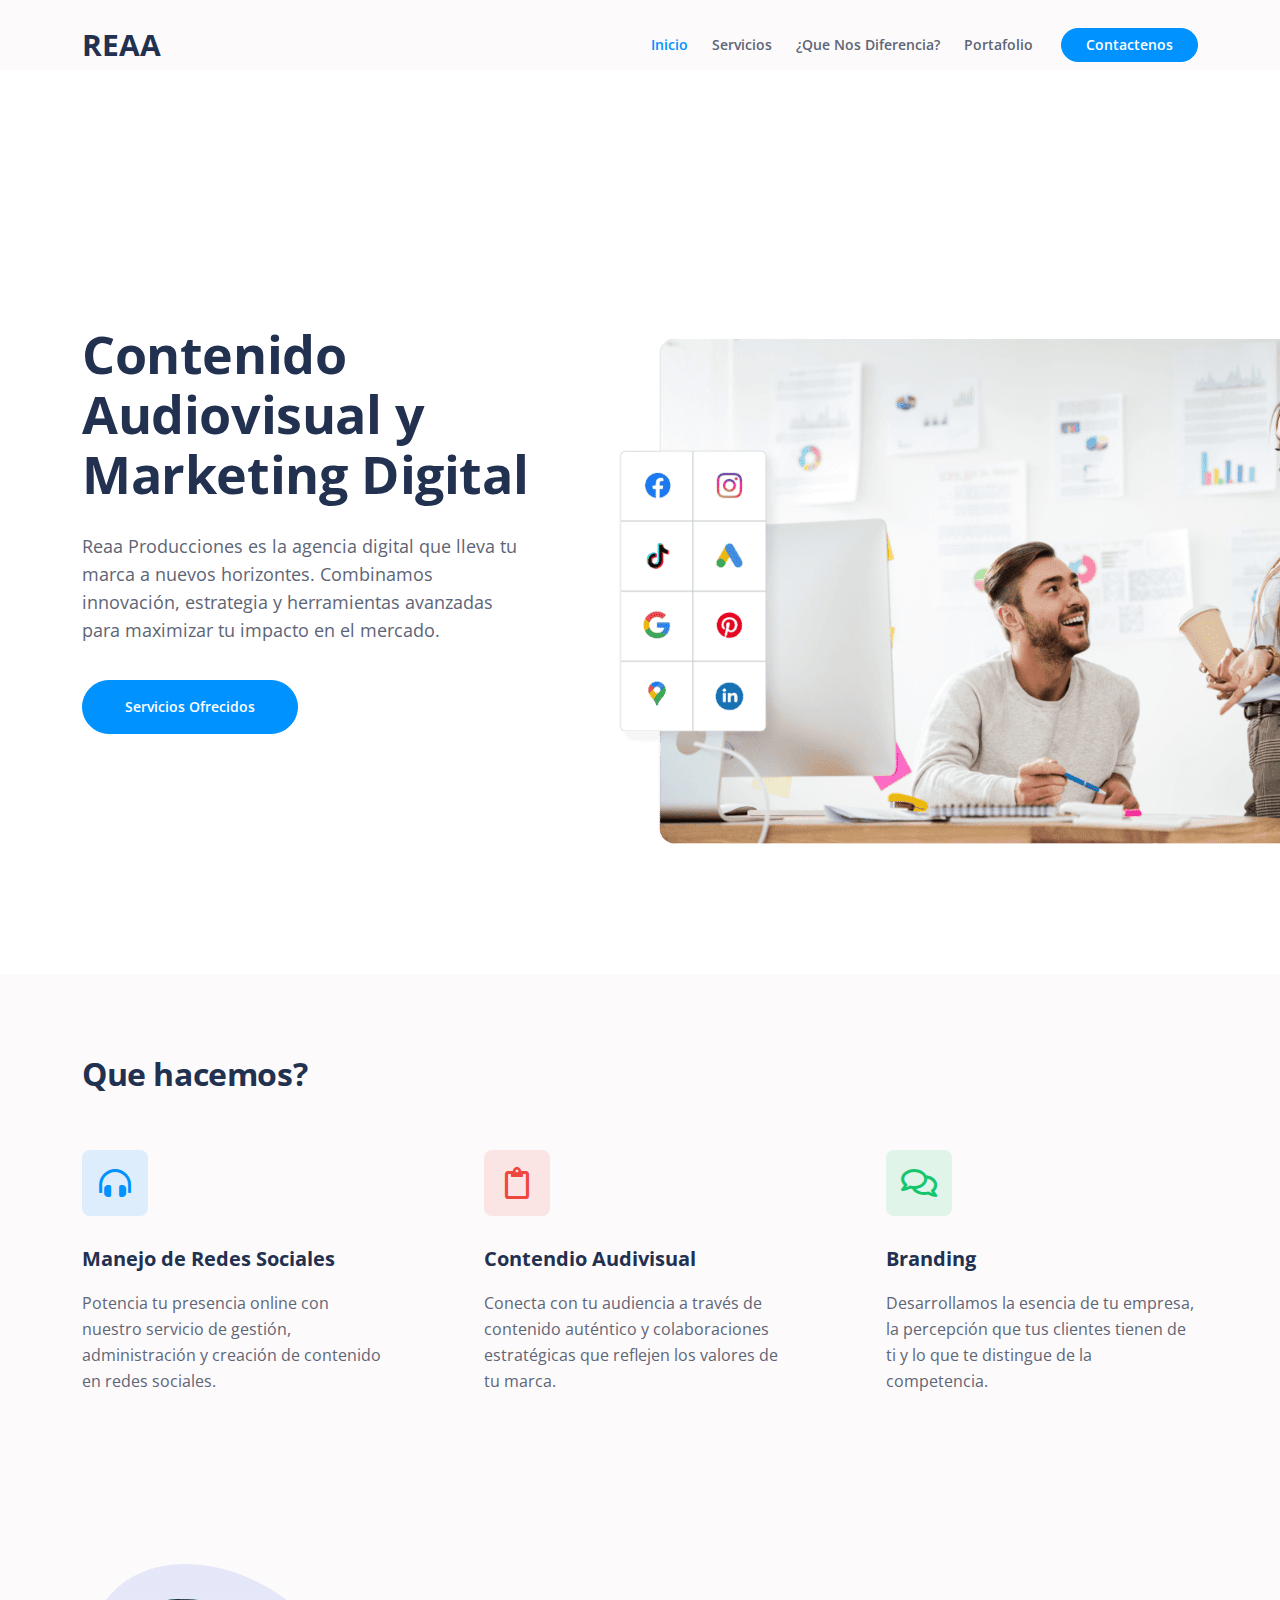
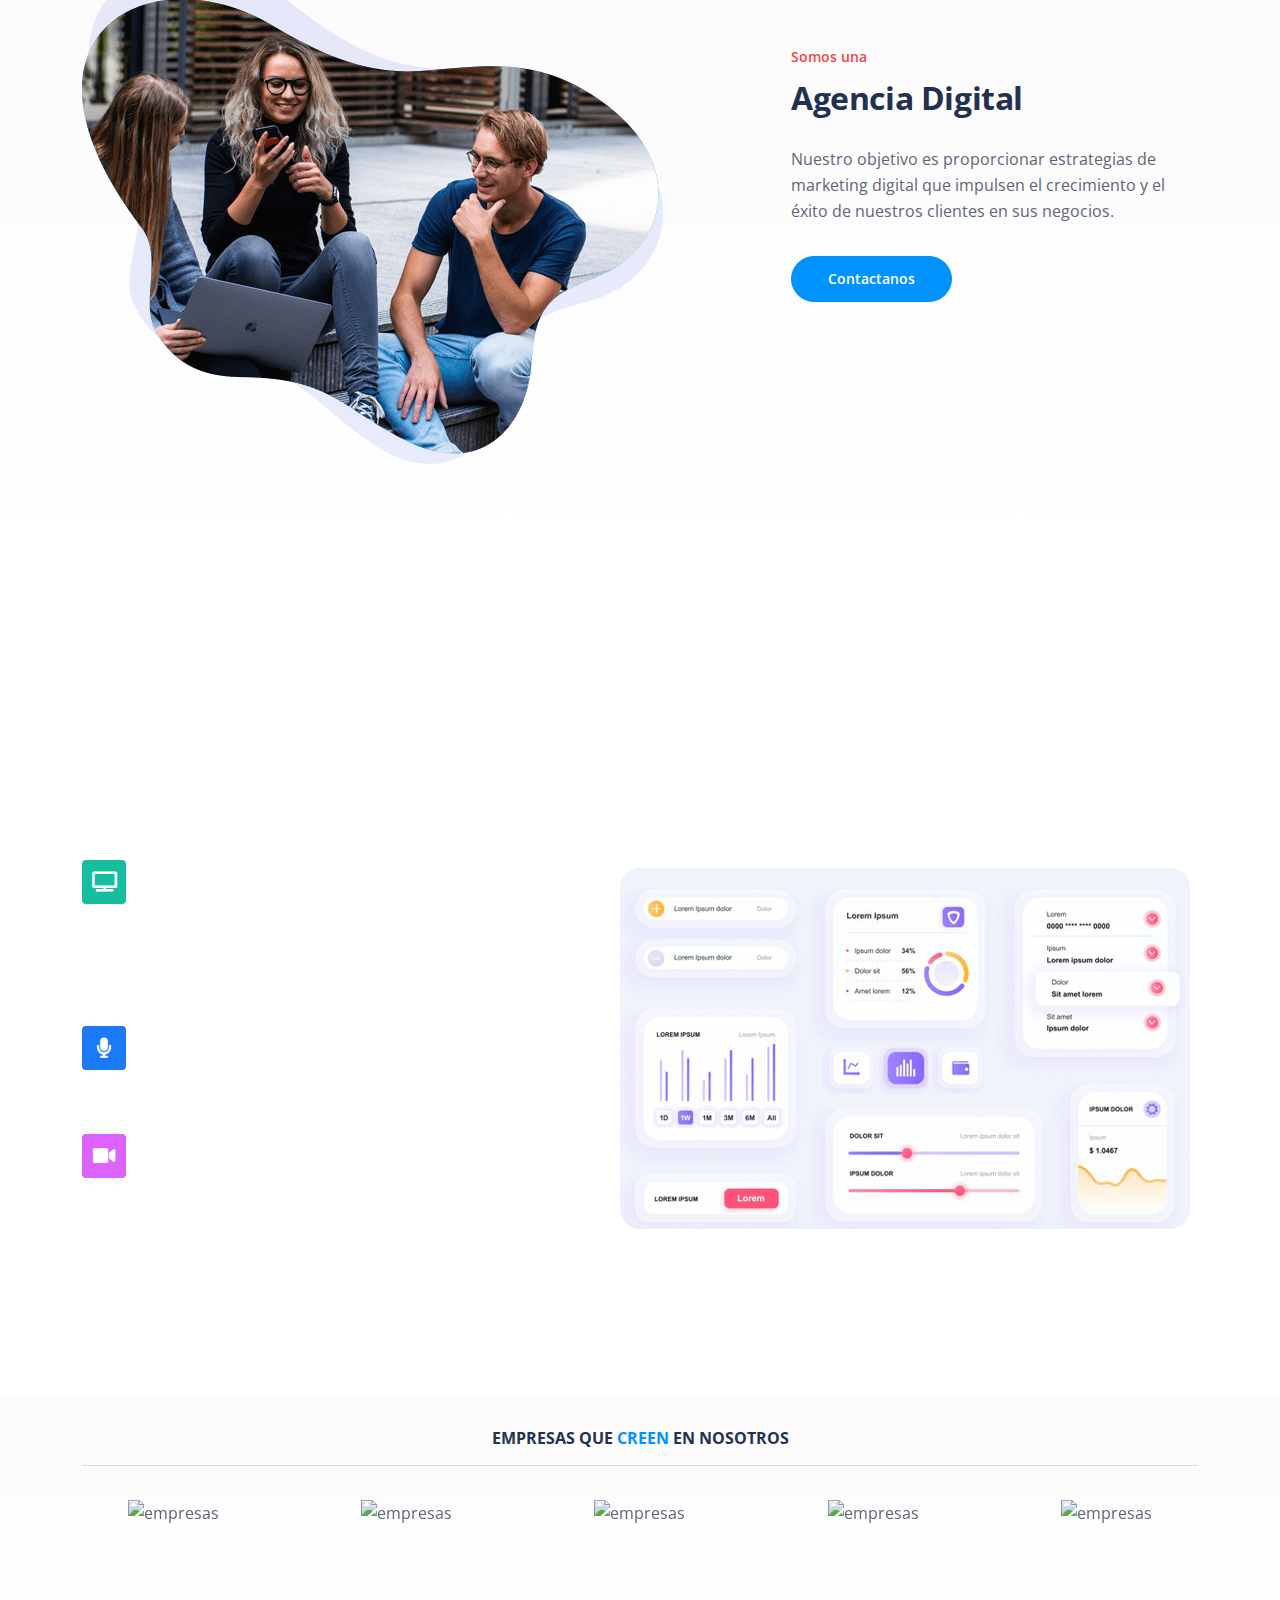
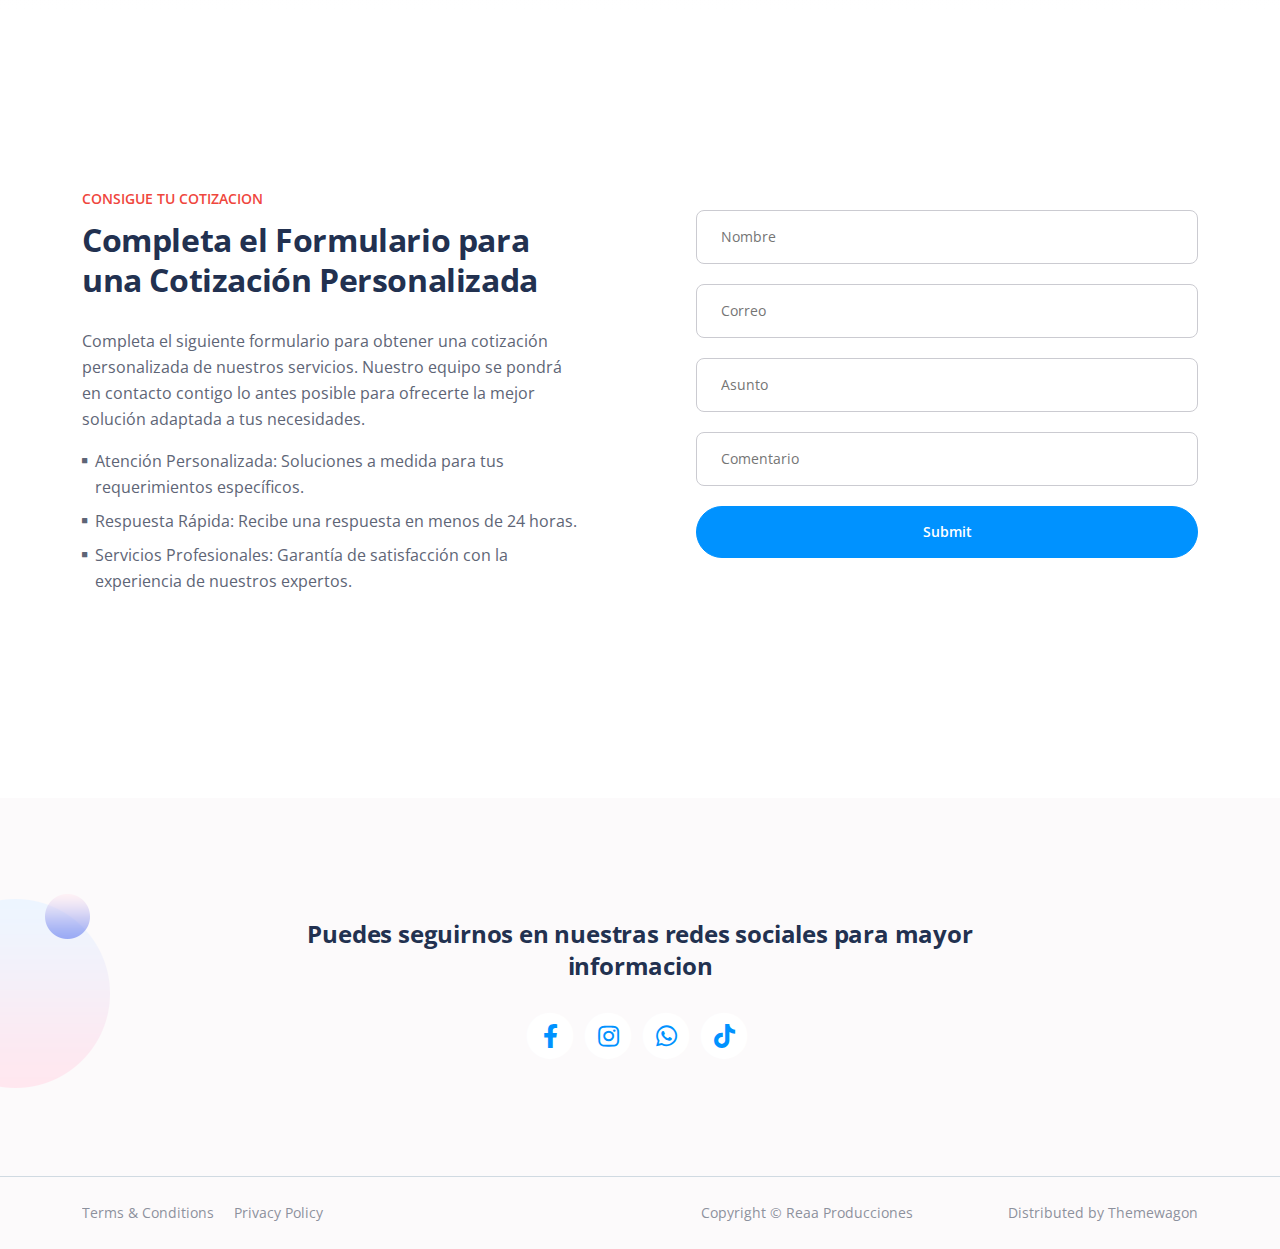
==== index.html @ 1700d458 "Initial commit" ====
<!DOCTYPE html>
<html lang="en">
<head>
    <meta charset="utf-8">
    <meta name="viewport" content="width=device-width, initial-scale=1, shrink-to-fit=no">
    
    <!-- SEO Meta Tags -->
    <meta name="description" content="Your description">
    <meta name="author" content="Your name">

    <!-- OG Meta Tags to improve the way the post looks when you share the page on Facebook, Twitter, LinkedIn -->
	<meta property="og:site_name" content="" /> <!-- website name -->
	<meta property="og:site" content="" /> <!-- website link -->
	<meta property="og:title" content=""/> <!-- title shown in the actual shared post -->
	<meta property="og:description" content="" /> <!-- description shown in the actual shared post -->
	<meta property="og:image" content="" /> <!-- image link, make sure it's jpg -->
	<meta property="og:url" content="" /> <!-- where do you want your post to link to -->
	<meta name="twitter:card" content="summary_large_image"> <!-- to have large image post format in Twitter -->

    <!-- Webpage Title -->
    <title>Agencia Marketing Digital y Contenido Audiovisual</title>
    
    <!-- Styles -->
    <link href="https://fonts.googleapis.com/css2?family=Open+Sans:ital,wght@0,400;0,600;0,700;1,400&display=swap" rel="stylesheet">
    <link href="css/bootstrap.min.css" rel="stylesheet">
    <link href="css/fontawesome-all.min.css" rel="stylesheet">
    <link href="css/swiper.css" rel="stylesheet">
	<link href="css/styles.css" rel="stylesheet">
	
	
</head>

<body data-bs-spy="scroll" data-bs-target="#navbarExample">
    
    <!-- Navigation -->
    <nav id="navbarExample" class="navbar navbar-expand-lg fixed-top navbar-light" aria-label="Main navigation">
        <div class="container">

            <!-- Image Logo -->
            <!--<a class="navbar-brand logo-image" href="index.html"><img src="#" alt="alternative"></a> --> 

            <!-- Text Logo - Use this if you don't have a graphic logo -->
            <a class="navbar-brand logo-text" href="index.html">REAA</a> 

            <button class="navbar-toggler p-0 border-0" type="button" id="navbarSideCollapse" aria-label="Toggle navigation">
                <span class="navbar-toggler-icon"></span>
            </button>

            <div class="navbar-collapse offcanvas-collapse" id="navbarsExampleDefault">
                <ul class="navbar-nav ms-auto navbar-nav-scroll">
                    <li class="nav-item">
                        <a class="nav-link active" aria-current="page" href="#header">Inicio</a>
                    </li>
                    <li class="nav-item">
                        <a class="nav-link" href="#services">Servicios</a>
                    </li>
                    <li class="nav-item">
                        <a class="nav-link" href="#features">¿Que Nos Diferencia?</a>
                    </li>
                    
                    <li class="nav-item">
                        <a class="nav-link" href="./portfolio.html">Portafolio</a>
                    </li>
                <!--    
                    <li class="nav-item dropdown">
                        <a class="nav-link dropdown-toggle" href="#" id="dropdown01" data-bs-toggle="dropdown" aria-expanded="false">Drop</a>
                        <ul class="dropdown-menu" aria-labelledby="dropdown01">
                            <li><a class="dropdown-item" href="l">Portafolio</a></li>
                            <li><div class="dropdown-divider"></div></li>
                            <li><a class="dropdown-item" href="terms.html">Terms Conditions</a></li>
                            <li><div class="dropdown-divider"></div></li>
                            <li><a class="dropdown-item" href="privacy.html">Privacy Policy</a></li>
                        </ul>
                       -->
                    </li>
                  
                </ul>
                <span class="nav-item">
                    <a class="btn-solid-sm" href="#contact">Contactenos</a>
                </span>
            </div> <!-- end of navbar-collapse -->
        </div> <!-- end of container -->
    </nav> <!-- end of navbar -->
    <!-- end of navigation -->

      
    <!-- Header -->
    <header id="header" class="header">
        <div class="container">
            <div class="row">
                <div class="col-lg-6 col-xl-5">
                    <div class="text-container">
                        <h1 class="h1-large">Contenido Audiovisual y Marketing  Digital</h1>
                        <p class="p-large">Reaa Producciones es la agencia digital que lleva tu marca a nuevos horizontes. Combinamos innovación, estrategia y herramientas avanzadas para maximizar tu impacto en el mercado.</p>
                        <a class="btn-solid-lg" href="#services">Servicios Ofrecidos</a>
                    </div> <!-- end of text-container -->
                </div> <!-- end of col -->
                <div class="col-lg-6 col-xl-7">
                    <div class="image-container">
                        <img class="img-fluid" src="./Assets/images/PlaceHolder-Web page/heros-01-800x505-1.png" alt="alternative" >
                    </div> <!-- end of image-container -->
                </div> <!-- end of col -->
            </div> <!-- end of row -->
        </div> <!-- end of container -->
    </header> <!-- end of header -->
    <!-- end of header -->


    <!-- Services -->
    <div id="services" class="cards-1 bg-gray">
        <div class="container">
            <div class="row">
                <div class="col-lg-12">
                    <h2>Que hacemos?</h2>
                </div> <!-- end of col -->
            </div> <!-- end of row -->
            <div class="row">
                <div class="col-lg-12">
                    
                    <!-- Card -->
                    <div class="card">
                        <div class="card-icon">
                            <span class="fas fa-headphones-alt"></span>
                        </div>
                        <div class="card-body">
                            <h5 class="card-title">Manejo de Redes Sociales</h5>
                            <p>Potencia tu presencia online con nuestro servicio de gestión, administración y creación de contenido en redes sociales.</p>
                        </div>
                    </div>
                    <!-- end of card -->

                    <!-- Card -->
                    <div class="card">
                        <div class="card-icon red">
                            <span class="far fa-clipboard"></span>
                        </div>
                        <div class="card-body">
                            <h5 class="card-title">Contendio Audivisual</h5>
                            <p>Conecta con tu audiencia a través de contenido auténtico y colaboraciones estratégicas que reflejen los valores de tu marca.</p>
                        </div>
                    </div>
                    <!-- end of card -->

                    <!-- Card -->
                    <div class="card">
                        <div class="card-icon green">
                            <span class="far fa-comments"></span>
                        </div>
                        <div class="card-body">
                            <h5 class="card-title">Branding</h5>
                            <p>Desarrollamos la esencia de tu empresa, la percepción que tus clientes tienen de ti y lo que te distingue de la competencia.</p>
                        </div>
                    </div>
                    <!-- end of card -->

                </div> <!-- end of col -->
            </div> <!-- end of row -->
        </div> <!-- end of container -->
    </div> <!-- end of cards-1 -->
    <!-- end of services -->


    <!-- Details 1 -->
    <div id="details" class="basic-1">
        <div class="container">
            <div class="row">
                <div class="col-lg-6 col-xl-7">
                    <div class="image-container">
                        <img class="img-fluid" src="./Assets/images/details-1.png" alt="alternative">
                    </div> <!-- end of image-container -->
                </div> <!-- end of col -->
                <div class="col-lg-6 col-xl-5">
                    <div class="text-container">
                        <div class="section-title">Somos una</div>
                        <h2>Agencia Digital</h2>
                        <p>Nuestro objetivo es proporcionar estrategias de marketing digital que impulsen el crecimiento y el éxito de nuestros clientes en sus negocios.</p>
                        <a class="btn-solid-reg" href="#contact">Contactanos</a>
                    </div> <!-- end of text-container -->
                </div> <!-- end of col -->
            </div> <!-- end of row -->
        </div> <!-- end of container -->
    </div> <!-- end of basic-1 -->
    <!-- end of details 1 -->


    <!-- Features -->
    <div id="features" class="accordion-1">
        <div class="container">
            <div class="row">
                <div class="col-xl-12">
                    <h2 class="h2-heading">Que nos hace diferentes?</h2>
                    <p class="p-heading">Lo que nos hace diferentes es nuestra combinación única de creatividad, tecnología avanzada y un enfoque personalizado que garantiza resultados excepcionales para cada cliente.</p>
                </div> <!-- end of col -->
            </div> <!-- end of row -->   
            <div class="row">
                <div class="col-xl-5">
                    <div class="accordion" id="accordionExample">
                        
                        <!-- Accordion Item -->
                        <div class="accordion-item">
                            <div class="accordion-icon">
                                <span class="fas fa-tv"></span>
                            </div> <!-- end of accordion-icon -->
                            <div class="accordion-header" id="headingOne">
                                <button class="accordion-button" type="button" data-bs-toggle="collapse" data-bs-target="#collapseOne" aria-expanded="true" aria-controls="collapseOne">
                                    Equipo de Expertos Multidisciplinarios
                                </button>
                            </div> <!-- end of accordion-header -->
                            <div id="collapseOne" class="accordion-collapse collapse show" aria-labelledby="headingOne" data-bs-parent="#accordionExample">
                                <div class="accordion-body">Nuestro equipo está compuesto por profesionales de diversas disciplinas que colaboran para ofrecer soluciones integrales y efectivas</div>
                            </div> <!-- end of accordion-collapse -->
                        </div> <!-- end of accordion-item -->
                        <!-- end of accordion-item -->

                        <!-- Accordion Item -->
                        <div class="accordion-item">
                            <div class="accordion-icon blue">
                                <span class="fas fa-microphone"></span>
                            </div> <!-- end of accordion-icon -->
                            <div class="accordion-header" id="headingTwo">
                                <button class="accordion-button" type="button" data-bs-toggle="collapse" data-bs-target="#collapseTwo" aria-expanded="false" aria-controls="collapseTwo">
                                    Estrategias Personalizadas Basadas en Datos
                                </button>
                            </div> <!-- end of accordion-header -->
                            <div id="collapseTwo" class="accordion-collapse collapse" aria-labelledby="headingTwo" data-bs-parent="#accordionExample">
                                <div class="accordion-body">Utilizamos datos y análisis detallados para diseñar estrategias únicas que se adaptan a las necesidades específicas de cada cliente.</div>
                            </div> <!-- end of accordion-collapse -->
                        </div> <!-- end of accordion-item -->
                        <!-- end of accordion-item -->

                        <!-- Accordion Item -->
                        <div class="accordion-item">
                            <div class="accordion-icon purple">
                                <span class="fas fa-video"></span>
                            </div> <!-- end of accordion-icon -->
                            <div class="accordion-header" id="headingThree">
                                <button class="accordion-button" type="button" data-bs-toggle="collapse" data-bs-target="#collapseThree" aria-expanded="false" aria-controls="collapseThree">
                                    Resultados Orientados a Objetivos de Negocio
                                </button>
                            </div> <!-- end of accordion-header -->
                            <div id="collapseThree" class="accordion-collapse collapse" aria-labelledby="headingThree" data-bs-parent="#accordionExample">
                                <div class="accordion-body">Nos enfocamos en alcanzar y superar los objetivos de tu negocio, asegurando resultados tangibles y medibles.</div>
                            </div> <!-- end of accordion-collapse -->
                        </div> <!-- end of accordion-item -->
                        <!-- end of accordion-item -->
                        
                      

                    </div> <!-- end of accordion -->
                </div> <!-- end of col -->
                <div class="col-xl-7">
                    <div class="image-container">
                        <img class="img-fluid" src="./Assets/images/features-dashboard.png" alt=alternative>
                    </div> <!-- end of image-container -->
                </div> <!-- end of col -->
            </div> <!-- end of row -->
        </div> <!-- end of container -->
    </div> <!-- end of accordion-1 -->
    <!-- end of features -->



    <!-- Customers -->
    <div class="slider-1">
        <div class="container">
            <div class="row">
                <div class="col-lg-12">
                    <h6 >EMPRESAS QUE <span class="blue">CREEN</span> EN NOSOTROS</h6>
                    <hr class="section-divider">

                    <!-- Image Slider -->
                    <div class="slider-container">
                        <div class="swiper-container image-slider">
                            <div class="swiper-wrapper">
                                <div class="swiper-slide">
                                    <img class="img-fluid" src="#" alt="empresas">
                                </div>
                                <div class="swiper-slide">
                                    <img class="img-fluid" src="#" alt="empresas">
                                </div>
                                <div class="swiper-slide">
                                    <img class="img-fluid" src="#" alt="empresas">
                                </div>
                                <div class="swiper-slide">
                                    <img class="img-fluid" src="#" alt="empresas">
                                </div>
                                <div class="swiper-slide">
                                    <img class="img-fluid" src="#" alt="empresas">
                                </div>
                                <div class="swiper-slide">
                                    <img class="img-fluid" src="#" alt="empresas">
                                </div>
                            </div> <!-- end of swiper-wrapper -->
                        </div> <!-- end of swiper container -->
                    </div> <!-- end of slider-container -->
                    <!-- end of image slider -->

                </div> <!-- end of col -->
            </div> <!-- end of row -->
        </div> <!-- end of container -->
    </div> <!-- end of slider-1 -->
    <!-- end of customers -->


  

    <!-- Contact -->
    <div id="contact" class="form-1">
        <div class="container">
            <div class="row">
                <div class="col-lg-6 ">
                    <div class="text-container">
                        <div class="section-title">CONSIGUE TU COTIZACION </div>
                        <h2>Completa el Formulario para una Cotización Personalizada</h2>
                        <p>Completa el siguiente formulario para obtener una cotización personalizada de nuestros servicios. Nuestro equipo se pondrá en contacto contigo lo antes posible para ofrecerte la mejor solución adaptada a tus necesidades.</p>
                        <ul class="list-unstyled li-space-lg">
                            <li class="d-flex">
                                <i class="fas fa-square"></i>
                                <div class="flex-grow-1">Atención Personalizada: Soluciones a medida para tus requerimientos específicos.</div>
                            </li>
                            <li class="d-flex">
                                <i class="fas fa-square"></i>
                                <div class="flex-grow-1">Respuesta Rápida: Recibe una respuesta en menos de 24 horas.</div>
                            </li>
                            <li class="d-flex">
                                <i class="fas fa-square"></i>
                                <div class="flex-grow-1">Servicios Profesionales: Garantía de satisfacción con la experiencia de nuestros expertos.</div>
                            </li>
                        </ul>
                    </div> <!-- end of text-container -->
                </div> <!-- end of col -->
                <div class="col-lg-6 py-5">

                    <!-- Contact Form -->
                    <form action="https://formsubmit.co/fm792086@gmail.com" method="POST" >
                        <div class="form-group">
                            <input type="text" class="form-control-input" placeholder="Nombre" name="name" required>
                        </div>
                        <div class="form-group">
                            <input type="email" class="form-control-input" placeholder="Correo" name="email"  required>
                        </div>
                        <div class="form-group">
                            <input type="text" class="form-control-input" placeholder="Asunto" name="subject"  required>
                        </div>
                        <div class="form-group">
                            <input type="text" class="form-control-input" placeholder="Comentario" name="comments"  required>
                        </div>
                        <div class="form-group">
                            <button type="submit" class="form-control-submit-button">Submit</button>
                        </div>
                    </form>
                    <!-- end of contact form -->

                </div> <!-- end of col -->
            </div> <!-- end of row -->
        </div> <!-- end of container -->
    </div> <!-- end of form-1 -->
    <!-- end of contact -->


    <!-- Footer -->
    <div class="footer bg-gray">
        <img class="decoration-circles" src="./Assets/images/decoration-circles.png" alt="alternative">
        <div class="container">
            <div class="row">
                <div class="col-lg-12">
                    <h4>Puedes seguirnos en nuestras redes sociales para mayor informacion</h4>
                    <div class="social-container">
                        <span class="fa-stack">
                            <a href="https://www.facebook.com/REAAProducciones/">
                                <i class="fas fa-circle fa-stack-2x"></i>
                                <i class="fab fa-facebook-f fa-stack-1x"></i>
                            </a>
                        </span>
                        
                        <span class="fa-stack">
                            <a href="https://www.instagram.com/reaaproducciones/">
                                <i class="fas fa-circle fa-stack-2x"></i>
                                <i class="fab fa-instagram fa-stack-1x"></i>
                            </a>
                        </span>
                       
                        <span class="fa-stack">
                            <a href="#link">
                                <i class="fas fa-circle fa-stack-2x"></i>
                                <i class="fab fa-whatsapp fa-stack-1x"></i>
                            </a>
                        </span>
                        <span class="fa-stack">
                            <a href="https://www.tiktok.com/@reaaproducciones">
                                <i class="fas fa-circle fa-stack-2x"></i>
                                <i class="fab fa-tiktok fa-stack-1x"></i>
                            </a>
                        </span>
                    </div> <!-- end of social-container -->
                </div> <!-- end of col -->
            </div> <!-- end of row -->
        </div> <!-- end of container -->
    </div> <!-- end of footer -->  
    <!-- end of footer -->


    <!-- Copyright -->
    <div class="copyright bg-gray">
        <div class="container">
            <div class="row">
                <div class="col-lg-6 col-md-12 col-sm-12">
                    <ul class="list-unstyled li-space-lg p-small">
                        
                        <li><a href="terms.html">Terms & Conditions</a></li>
                        <li><a href="privacy.html">Privacy Policy</a></li>
                    </ul>
                </div> <!-- end of col -->
                <div class="col-lg-3 col-md-12 col-sm-12">
                    <p class="p-small statement">Copyright © <a href="#">Reaa Producciones</a></p>
                </div> <!-- end of col -->

                <div class="col-lg-3 col-md-12 col-sm-12">
                    <p class="p-small statement">Distributed by <a href="https://themewagon.com/" target="_blank">Themewagon</a></p>
                </div> <!-- end of col -->
            </div> <!-- enf of row -->
        </div> <!-- end of container -->
    </div> <!-- end of copyright --> 
    <!-- end of copyright -->
    

    <!-- Back To Top Button -->
    <button onclick="topFunction()" id="myBtn">
        <img src="./Assets/images/up-arrow.png" alt="alternative">
    </button>
    <!-- end of back to top button -->
    	
    <!-- Scripts -->
    <script src="js/bootstrap.min.js"></script> <!-- Bootstrap framework -->
    <script src="js/swiper.min.js"></script> <!-- Swiper for image and text sliders -->
    <script src="js/scripts.js"></script> <!-- Custom scripts -->
</body>
</html>
---- css/styles.css ----
/* Description: Master CSS file */

/*****************************************
Table Of Contents:
- General Styles
- Navigation
- Header
- Services
- Details 1
- Details 2
- Features
- Testimonials
- Customers
- Invitation
- Contact
- Footer
- Copyright
- Back To Top Button
- Extra Pages
- Media Queries
******************************************/

/*****************************************
Colors:
- Backgrounds - light gray #fcfafb
- Buttons, icons - blue #0092ff
- Buttons, icons - red #ef473d
- Headings text - black #223150
- Body text - dark gray #5e6576
******************************************/


/**************************/
/*     General Styles     */
/**************************/
body,
html {
    width: 100%;
	height: 100%;
}

body, p {
	color: #5e6576; 
	font: 400 1rem/1.625rem "Open Sans", sans-serif;
}

h1 {
	color: #223150;
	font-weight: 700;
	font-size: 2.5rem;
	line-height: 3.25rem;
	letter-spacing: -0.4px;
}

h2 {
	color: #223150;
	font-weight: 700;
	font-size: 2rem;
	line-height: 2.5rem;
	letter-spacing: -0.4px;
}

h3 {
	color: #223150;
	font-weight: 700;
	font-size: 1.75rem;
	line-height: 2.25rem;
	letter-spacing: -0.2px;
}

h4 {
	color: #223150;
	font-weight: 700;
	font-size: 1.5rem;
	line-height: 2rem;
	letter-spacing: -0.2px;
}

h5 {
	color: #223150;
	font-weight: 700;
	font-size: 1.25rem;
	line-height: 1.625rem;
}

h6 {
	color: #223150;
	font-weight: 700;
	font-size: 1rem;
	line-height: 1.375rem;
}

.p-large {
	font-size: 1.125rem;
	line-height: 1.75rem;
}

.p-small {
	font-size: 0.875rem;
	line-height: 1.5rem;
}

.testimonial-text {
	font-style: italic;
}

.testimonial-author {
	font-weight: 700;
	font-size: 1.25rem;
	line-height: 1.75rem;
}

.li-space-lg li {
	margin-bottom: 0.5rem;
}

a {
	color: #5e6576;
	text-decoration: underline;
}

a:hover {
	color: #5e6576;
	text-decoration: underline;
}

.no-line {
	text-decoration: none;
}

.no-line:hover {
	text-decoration: none;
}

.read-more {
	font-weight: 600;
	font-size: 0.875rem;
	line-height: 1.5rem;
}

.read-more .fas {
	margin-left: 0.625rem;
	font-size: 1rem;
	vertical-align: -8%;
}

.blue {
	color: #0092ff;
}

.bg-gray {
	background-color: #fcfafb;
}

.section-title {
	margin-bottom: 0.5rem;
	color: #ef473d;
	font-weight: 600;
	font-size: 0.875rem;
}

.btn-solid-reg {
	display: inline-block;
	padding: 1.375rem 2.25rem 1.375rem 2.25rem;
	border: 1px solid #0092ff;
	border-radius: 30px;
	background-color: #0092ff;
	color: #ffffff;
	font-weight: 600;
	font-size: 0.875rem;
	line-height: 0;
	text-decoration: none;
	transition: all 0.2s;
}

.btn-solid-reg:hover {
	background-color: transparent;
	color: #0092ff; /* needs to stay here because of the color property of a tag */
	text-decoration: none;
}

.btn-solid-lg {
	display: inline-block;
	padding: 1.625rem 2.625rem 1.625rem 2.625rem;
	border: 1px solid #0092ff;
	border-radius: 30px;
	background-color: #0092ff;
	color: #ffffff;
	font-weight: 600;
	font-size: 0.875rem;
	line-height: 0;
	text-decoration: none;
	transition: all 0.2s;
}

.btn-solid-lg:hover {
	background-color: transparent;
	color: #0092ff; /* needs to stay here because of the color property of a tag */
	text-decoration: none;
}

.btn-solid-sm {
	display: inline-block;
	padding: 1rem 1.5rem 1rem 1.5rem;
	border: 1px solid #0092ff;
	border-radius: 30px;
	background-color: #0092ff;
	color: #ffffff;
	font-weight: 600;
	font-size: 0.875rem;
	line-height: 0;
	text-decoration: none;
	transition: all 0.2s;
}

.btn-solid-sm:hover {
	background-color: transparent;
	color: #0092ff; /* needs to stay here because of the color property of a tag */
	text-decoration: none;
}

.btn-outline-reg {
	display: inline-block;
	padding: 1.375rem 2.25rem 1.375rem 2.25rem;
	border: 1px solid #ef473d;
	border-radius: 30px;
	background-color: transparent;
	color: #ef473d;
	font-weight: 600;
	font-size: 0.875rem;
	line-height: 0;
	text-decoration: none;
	transition: all 0.2s;
}

.btn-outline-reg:hover {
	background-color: #ef473d;
	color: #ffffff;
	text-decoration: none;
}

.btn-outline-lg {
	display: inline-block;
	padding: 1.625rem 2.625rem 1.625rem 2.625rem;
	border: 1px solid #ef473d;
	border-radius: 30px;
	background-color: transparent;
	color: #ef473d;
	font-weight: 600;
	font-size: 0.875rem;
	line-height: 0;
	text-decoration: none;
	transition: all 0.2s;
}

.btn-outline-lg:hover {
	background-color: #ef473d;
	color: #ffffff;
	text-decoration: none;
}

.btn-outline-sm {
	display: inline-block;
	padding: 1rem 1.5rem 1rem 1.5rem;
	border: 1px solid #ef473d;
	border-radius: 30px;
	background-color: transparent;
	color: #ef473d;
	font-weight: 600;
	font-size: 0.875rem;
	line-height: 0;
	text-decoration: none;
	transition: all 0.2s;
}

.btn-outline-sm:hover {
	background-color: #ef473d;
	color: #ffffff;
	text-decoration: none;
}

.form-group {
	position: relative;
	margin-bottom: 1.25rem;
}

.form-control-input,
.form-control-textarea {
	width: 100%;
	padding-top: 0.875rem;
	padding-bottom: 0.875rem;
	padding-left: 1.5rem;
	border: 1px solid #cbcbd1;
	border-radius: 8px;
	background-color: #ffffff;
	font-size: 0.875rem;
	line-height: 1.5rem;
	-webkit-appearance: none; /* removes inner shadow on form inputs on ios safari */
}

.form-control-textarea {
	display: block;
	height: 14rem; /* used instead of html rows to normalize height between Chrome and IE/FF */
}

.form-control-input:focus,
.form-control-textarea:focus {
	border: 1px solid #a1a1a1;
	outline: none; /* Removes blue border on focus */
}

.form-control-input:hover,
.form-control-textarea:hover {
	border: 1px solid #a1a1a1;
}

.form-control-submit-button {
	display: inline-block;
	width: 100%;
	height: 3.25rem;
	border: 1px solid #0092ff;
	border-radius: 30px;
	background-color: #0092ff;
	color: #ffffff;
	font-weight: 600;
	font-size: 0.875rem;
	line-height: 0;
	cursor: pointer;
	transition: all 0.2s;
}

.form-control-submit-button:hover {
	border: 1px solid #0092ff;
	background-color: transparent;
	color: #0092ff;
}


/**********************/
/*     Navigation     */
/**********************/
.navbar {
	background-color: #fcfafb;
	font-weight: 600;
	font-size: 0.875rem;
	line-height: 0.875rem;
	box-shadow: 0 1px 6px 0 rgba(0, 0, 0, 0.05);
}

.navbar .navbar-brand {
	padding-top: 0.25rem;
	padding-bottom: 0.25rem;
}

.navbar .logo-image img {
    width: 126px;
	height: 32px;
}

.navbar .logo-text {
	color: #223150;
	font-weight: 700;
	font-size: 1.875rem;
	line-height: 1rem;
	text-decoration: none;
}

.offcanvas-collapse {
	position: fixed;
	top: 3.25rem; /* adjusts the height between the top of the page and the offcanvas menu */
	bottom: 0;
	left: 100%;
	width: 100%;
	padding-right: 1rem;
	padding-left: 1rem;
	overflow-y: auto;
	visibility: hidden;
	background-color: #fcfafb;
	transition: visibility .3s ease-in-out, -webkit-transform .3s ease-in-out;
	transition: transform .3s ease-in-out, visibility .3s ease-in-out;
	transition: transform .3s ease-in-out, visibility .3s ease-in-out, -webkit-transform .3s ease-in-out;
}

.offcanvas-collapse.open {
	visibility: visible;
	-webkit-transform: translateX(-100%);
	transform: translateX(-100%);
}

.navbar .navbar-nav {
	margin-top: 0.75rem;
	margin-bottom: 0.5rem;
}

.navbar .nav-item .nav-link {
	padding-top: 0.625rem;
	padding-bottom: 0.625rem;
	color: #5e6576;
	text-decoration: none;
	transition: all 0.2s ease;
}

.navbar .nav-item.dropdown.show .nav-link,
.navbar .nav-item .nav-link:hover,
.navbar .nav-item .nav-link.active {
	color: #0092ff;
}

/* Dropdown Menu */
.navbar .dropdown .dropdown-menu {
	animation: fadeDropdown 0.2s; /* required for the fade animation */
}

@keyframes fadeDropdown {
    0% {
        opacity: 0;
    }

    100% {
        opacity: 1;
	}
}

.navbar .dropdown-menu {
	margin-top: 0.25rem;
	margin-bottom: 0.25rem;
	border: none;
	background-color: #fcfafb;
}

.navbar .dropdown-item {
	padding-top: 0.625rem;
	padding-bottom: 0.625rem;
	color: #5e6576;
	font-weight: 600;
	font-size: 0.875rem;
	line-height: 0.875rem;
	text-decoration: none;
}

.navbar .dropdown-item:hover {
	background-color: #fcfafb;
	color: #0092ff;
}

.navbar .dropdown-divider {
	width: 100%;
	height: 1px;
	margin: 0.5rem auto 0.5rem auto;
	border: none;
	background-color: #d1d1d1;
}
/* end of dropdown menu */

.navbar .navbar-toggler {
	padding: 0;
	border: none;
	font-size: 1.25rem;
}


/******************/
/*     Header     */
/******************/
.header {
	padding-top: 8rem;
	padding-bottom: 4em;
	background: url('../images/header-background.jpg') center center no-repeat;
	background-size: cover;
	text-align: center;
}

.header .h1-large {
	margin-bottom: 1.75rem;
}

.header .p-large {
	margin-bottom: 2.25rem;
}

.header .image-container {
	margin-top: 5rem;
}


/********************/
/*     Services     */
/********************/
.cards-1 {
	padding-top: 5rem;
	padding-bottom: 2.25em;
}

.cards-1 h2 {
	margin-bottom: 3.5rem;
}

.cards-1 .card {
	margin-bottom: 5rem;
	border: none;
	background-color: transparent;
}

.cards-1 .card-icon {
	width: 66px;
	height: 66px;
	margin-bottom: 1.875rem;
	border-radius: 8px;
	background-color: #ddedfb;
	text-align: center;
}

.cards-1 .card-icon .fas,
.cards-1 .card-icon .far {
	color: #0092ff;
	font-size: 2rem;
	line-height: 66px;
}

.cards-1 .card-icon.red {
	background-color: #fbe4e4;
}

.cards-1 .card-icon.red .fas,
.cards-1 .card-icon.red .far {
	color: #ef473d;
}

.cards-1 .card-icon.green {
	background-color: #e0f4ea;
}

.cards-1 .card-icon.green .fas,
.cards-1 .card-icon.green .far {
	color: #16c66d;
}

.cards-1 .card-body {
	padding: 0;
}

.cards-1 .card-title {
	margin-bottom: 1.125rem;
}

.cards-1 .card-body p {
	margin-bottom: 1.125rem;
}

.cards-1 .read-more {
	color: #223150;
}

.cards-1 .read-more .fas {
	color: #223150;
}


/*********************/
/*     Details 1     */
/*********************/
.basic-1 {
	padding-top: 2.25rem;
	padding-bottom: 4.75rem;
	background: linear-gradient(rgb(252, 250, 251), rgb(255, 255, 255));
}

.basic-1 .image-container {
	margin-bottom: 4rem;
}

.basic-1 h2 {
	margin-bottom: 1.75rem;
}

.basic-1 p {
	margin-bottom: 2rem;
}


/*********************/
/*     Details 2     */
/*********************/
.basic-2 {
	padding-top: 4.5rem;
	padding-bottom: 9.5rem;
	background: url('../images/details-2-background.jpg') center center no-repeat;
	background-size: cover;
}

.basic-2 .text-container {
	margin-bottom: 4rem;
}

.basic-2 h2 {
	margin-bottom: 1.75rem;
}

.basic-2 p {
	margin-bottom: 2rem;
}


/********************/
/*     Features     */
/********************/
.accordion-1 {
	padding-top: 9.25rem;
	padding-bottom: 9.75rem;
	background: url('../images/features-background.jpg') center center no-repeat;
	background-size: cover;
}

.accordion-1 .h2-heading {
	margin-bottom: 1rem;
	color: #ffffff;
	text-align: center;
}

.accordion-1 .p-heading {
	margin-bottom: 4rem;
	color: #ffffff;
	text-align: center;
}

.accordion-1 .accordion {
	margin-bottom: 5rem;
}

.accordion-1 .accordion-item {
	margin-bottom: 2.5rem;
	border: none;
	border-radius: 0;
	background-color: transparent;
}

.accordion-1 .accordion-item:last-of-type {
	margin-bottom: 0;
}

.accordion-1 .accordion-icon {
	position: absolute;
	width: 44px;
	height: 44px;
	border-radius: 4px;
	text-align: center;
	background-color: #14be9f;
}

.accordion-1 .accordion-icon.blue {
	background-color: #1d79fb;
}

.accordion-1 .accordion-icon.purple {
	background-color: #dc63ff;
}

.accordion-1 .accordion-icon.orange {
	background-color: #ff6c02;
}

.accordion-1 .accordion-icon .fas {
	color: #ffffff;
	font-size: 1.25rem;
	line-height: 44px;
}

.accordion-1 .accordion-header {
	margin-left: 4.125rem;
	padding: 0.5rem 0 0.5rem 0;
	border: none;
	background-color: transparent;
}

.accordion-1 .accordion-header button {
	padding: 0;
	border: none;
	background-color: transparent;
	color: #ffffff;
	box-shadow: none;
	font-weight: 700;
	font-size: 1.25rem;
	line-height: 1.625rem;
	letter-spacing: -0.4px;
	text-align: left;
}

.accordion-1 .accordion-header button:after {
	display: none;
}

.accordion-1 .accordion-body {
	margin-left: 4.125rem;
	padding: 0.375rem 0 0 0;
	color: #ffffff;
}


/************************/
/*     Testimonials     */
/************************/
.cards-2 {
	padding-top: 9.5rem;
	padding-bottom: 2.25rem;
	text-align: center;
}

.cards-2 .h2-heading {
	margin-bottom: 3.75rem;
}

.cards-2 .card {
	position: relative;
	margin-bottom: 5rem;
	border-radius: 10px;
	box-shadow: 0 4px 20px -1px rgba(0, 0, 0, 0.1);
}

.cards-2 .card .quotes {
	position: absolute;
	top: -15px;
	right: 0;
	left: 0;
	width: 48px;
	margin-right: auto;
	margin-left: auto;
}

.cards-2 .card-body {
	padding: 3.5rem 2rem 3.125rem 2rem;
}

.cards-2 .testimonial-author {
	margin-bottom: 0.125rem;
	color: #223150;
}

.cards-2 .occupation {
	font-size: 0.875rem;
	line-height: 1.5rem;
}

.cards-2 .card .gradient-floor {
	position: absolute;
	bottom: 0;
	left: 0;
	height: 10px;
	width: 100%;
	border-bottom-left-radius: 10px;
	border-bottom-right-radius: 10px;
}

.cards-2 .card .gradient-floor.red-to-blue {
	background: linear-gradient(to right, #ef3d91, #0092ff);
}

.cards-2 .card .gradient-floor.blue-to-purple {
	background: linear-gradient(to right, #0092ff, #637eff);
}

.cards-2 .card .gradient-floor.purple-to-green {
	background: linear-gradient(to right, #637eff, #16c66d);
}


/********************/
/*    Customers     */
/********************/
.slider-1 {
	padding-top: 2rem;
	padding-bottom: 3.75rem;
	background: linear-gradient(rgb(252, 250, 251), rgb(255, 255, 255));
	text-align: center;
}

.slider-1 h4 {
	margin-bottom: 0.25rem;
}

.slider-1 .section-divider {
	margin-bottom: 1rem;
}

.slider-1 .slider-container {
	margin-bottom: 0.5rem;
	padding: 1rem 0;
}


/**********************/
/*     Invitation     */
/**********************/
.basic-3 {
	padding-top: 4rem;
	background-size: cover;
	text-align: center;
}

.basic-3 .text-container {
	padding: 5rem 1.5rem 5.5rem 1.5rem;
	border-radius: 28px;
	background: url('../images/invitation-background.jpg') center center no-repeat;
	background-size: cover;
}

.basic-3 h2 {
	margin-bottom: 1rem;
	color: #ffffff;
}

.basic-3 .p-large {
	margin-bottom: 2.75rem;
	color: #ffffff;
}

.basic-3 .btn-solid-lg {
	border-color: #16c66d;
	background-color: #16c66d;
}

.basic-3 .btn-solid-lg:hover {
	border-color: #ffffff;
	background-color: transparent;
	color: #ffffff;
}


/*******************/
/*     Contact     */
/*******************/
.form-1 {
	padding-top: 9.5rem;
	padding-bottom: 8.75rem;
}

.form-1 .text-container {
	margin-bottom: 4rem;
}

.form-1 .section-divider {
	margin-bottom: 1rem;
}

.form-1 h2 {
	margin-bottom: 1.75rem;
}

.form-1 .list-unstyled .fas {
	font-size: 0.375rem;
	line-height: 1.625rem;
}

.form-1 .list-unstyled .flex-grow-1 {
	margin-left: 0.5rem;
}


/******************/
/*     Footer     */
/******************/
.footer {
	position: relative;
	padding-top: 7.5rem;
	padding-bottom: 6rem;
	text-align: center;
}

.footer .decoration-circles {
	position: absolute;
	top: 96px;
	left: -60px;
}

.footer div[class*="col"] {  
	/* selects all elements which have classes starting with col */
	/* needed so that the absolute positioned decoration stays behind */
	position: relative;
}

.footer a {
	color: #223150;
	text-decoration: none;
}

.footer h4 {
	margin-bottom: 1.875rem;
}

.footer .fa-stack {
	width: 2em;
	margin-bottom: 1.25rem;
	margin-right: 0.375rem;
	font-size: 1.5rem;
}

.footer .fa-stack .fa-stack-1x {
    color: #0092ff;
	transition: all 0.2s ease;
}

.footer .fa-stack .fa-stack-2x {
	color: #ffffff;
	transition: all 0.2s ease;
}

.footer .fa-stack:hover .fa-stack-1x {
	color: #ffffff;
}

.footer .fa-stack:hover .fa-stack-2x {
    color: #0092ff;
}


/*********************/
/*     Copyright     */
/*********************/
.copyright {
	padding-top: 1.5rem;
	border-top: 1px solid #d0dae2;
	text-align: center;
}

.copyright a {
	text-decoration: none;
}

.copyright .list-unstyled,
.copyright .statement {
	opacity: 0.7;
}


/******************************/
/*     Back To Top Button     */
/******************************/
#myBtn {
	position: fixed; 
  	z-index: 99; 
	bottom: 20px; 
	right: 20px; 
	display: none; 
	width: 52px;
	height: 52px;
	border: none; 
	border-radius: 50%; 
	outline: none; 
	background-color: #44434a; 
	cursor: pointer; 
}

#myBtn:hover {
	background-color: #1d1d21;
}

#myBtn img {
	margin-bottom: 0.25rem;
	width: 18px;
}


/***********************/
/*     Extra Pages     */
/***********************/
.ex-header {
	padding-top: 9rem;
	padding-bottom: 5rem;
	background-color: #fcfafb;
}

.ex-basic-1 .list-unstyled .fas {
	font-size: 0.375rem;
	line-height: 1.625rem;
}

.ex-basic-1 .list-unstyled .flex-grow-1 {
	margin-left: 0.5rem;
}

.ex-basic-1 .text-box {
	padding: 1.25rem 1.25rem 0.5rem 1.25rem;
	background-color: #fcfafb;
}

.ex-cards-1 .card {
	border: none;
	background-color: transparent;
}

.ex-cards-1 .card .fa-stack {
	width: 2em;
	font-size: 1.125rem;
}

.ex-cards-1 .card .fa-stack-2x {
	color: #0092ff;
}

.ex-cards-1 .card .fa-stack-1x {
	width: 2em;
	color: #ffffff;
	font-weight: 700;
	line-height: 2.125rem;
}

.ex-cards-1 .card .list-unstyled .flex-grow-1 {
	margin-left: 2.25rem;
}

.ex-cards-1 .card .list-unstyled .flex-grow-1 h5 {
	margin-top: 0.125rem;
	margin-bottom: 0.5rem;
}


/*************************/
/*     Media Queries     */
/*************************/	
/* Min-width 768px */
@media (min-width: 768px) {

	/* Header */
	.header {
		padding-top: 9rem;
		padding-bottom: 5em;
	}

	.header .h1-large {
		font-size: 3.25rem;
		line-height: 3.75rem;
	}
	/* end of header */


	/* Statistics */
	.counter .counter-cell {
		display: inline-block;
		margin-right: 1.5rem;
		margin-left: 1.5rem;
		vertical-align: top;
	}
	/* end of statistics */


	/* Extra Pages */
	.ex-basic-1 .text-box {
		padding: 1.75rem 2rem 0.875rem 2rem;
	}
	/* end of extra pages */
}
/* end of min-width 768px */


/* Min-width 992px */
@media (min-width: 992px) {
	
	/* General Styles */
	.h2-heading {
		width: 35.25rem;
		margin-right: auto;
		margin-left: auto;
	}

	.p-heading {
		width: 46rem;
		margin-right: auto;
		margin-left: auto;
	}
	/* end of general styles */


	/* Navigation */
	.navbar {
		padding-top: 1.75rem;
		background-color: #fcfafb;
		box-shadow: none;
		transition: all 0.2s;
	}

	.navbar.top-nav-collapse {
		padding-top: 0.5rem;
		padding-bottom: 0.5rem;
		background-color: #fcfafb;
		box-shadow: 0 3px 6px 0 rgba(0, 0, 0, 0.05);
	}

	.offcanvas-collapse {
		position: static;
		top: auto;
		bottom: auto;
		left: auto;
		width: auto;
		padding-right: 0;
		padding-left: 0;
		background-color: transparent;
		overflow-y: visible;
		visibility: visible;
	}

	.offcanvas-collapse.open {
		-webkit-transform: none;
		transform: none;
	}

	.navbar .navbar-nav {
		margin-top: 0;
		margin-bottom: 0;
	}
	
	.navbar .nav-item .nav-link {
		padding-right: 0.75rem;
		padding-left: 0.75rem;
	}

	.navbar .dropdown-menu {
		padding-top: 0.75rem;
		padding-bottom: 0.75rem;
		box-shadow: 0 3px 3px 1px rgba(0, 0, 0, 0.08);
	}

	.navbar .dropdown-divider {
		width: 90%;
	}

	.navbar .nav-item .btn-solid-sm {
		margin-top: 0;
		margin-left: 1rem;
	}
	/* end of navigation */


	/* Header */
	.header {
		text-align: left;
	}

	.header .text-container {
		margin-top: 4rem;
	}

	.header .image-container {
		margin-top: 0;
	}

	.header .btn-solid-lg,
	.header .btn-outline-lg {
		margin-right: 0;
		margin-left: 0;
	}
	
	.header .btn-solid-lg {
		margin-right: 0.5rem;
	}
	/* end of header */


	/* Services */
	.cards-1 .card {
		display: inline-block;
		width: 286px;
		vertical-align: top;
	}
	
	.cards-1 .card:nth-of-type(3n+2) {
		margin-right: 2rem;
		margin-left: 2rem;
	}
	/* end of services */


	/* Details 1 */
	.basic-1 .image-container {
		margin-bottom: 0;
	}

	.basic-1 .text-container {
		margin-top: 2rem;
	}
	/* end of details 1 */
	
	
	/* Details 2 */
	.basic-2 .text-container {
		margin-top: 3rem;
		margin-bottom: 0;
	}
	/* end of details 2 */


	/* Testimonials */
	.cards-2 .card {
		display: inline-block;
		width: 298px;
		vertical-align: top;
	}
	
	.cards-2 .card:nth-of-type(3n+2) {
		margin-right: 1rem;
		margin-left: 1rem;
	}
	/* end of testimonials */


	/* Invitation */
	.basic-3 .text-container {
		padding-top: 6rem;
		padding-bottom: 6rem;
	}

	.basic-3 h2 {
		width: 42rem;
		margin-right: auto;
		margin-left: auto;
	}

	.basic-3 .p-large {
		width: 35rem;
		margin-right: auto;
		margin-left: auto;
	}
	/* end of invitation */


	/* Footer */
	.footer h4 {
		width: 46rem;
		margin-right: auto;
		margin-left: auto;
	}
	/* end of footer */


	/* Copyright */
	.copyright {
		text-align: left;
	}

	.copyright .list-unstyled li {
		display: inline-block;
		margin-right: 1rem;
	}

	.copyright .statement {
		text-align: right;
	}
	/* end of copyright */


	/* Extra Pages */
	.ex-cards-1 .card {
		display: inline-block;
		width: 296px;
		vertical-align: top;
	}

	.ex-cards-1 .card:nth-of-type(3n+2) {
		margin-right: 1rem;
		margin-left: 1rem;
	}
	/* end of extra pages */
}
/* end of min-width 992px */


/* Min-width 1200px */
@media (min-width: 1200px) {
	
	/* General Styles */
	.container {
		max-width: 1140px;
	}
	/* end of general styles */
	

	/* Header */
	.header {
		overflow: hidden;
		padding-top: 20.25rem;
		padding-bottom: 15rem;
	}

	.header .text-container {
		margin-top: 0;
	}

	.header .image-container {
		position: relative;
	}
	
	.header .image-container img {
		position: absolute;
		bottom: -520px;
		left: 60px;
		max-width: none;
	}
	/* end of header */


	/* Services */
	.cards-1 .card {
		width: 310px;
	}
	
	.cards-1 .card:nth-of-type(3n+2) {
		margin-right: 5.5rem;
		margin-left: 5.5rem;
	}
	/* end of services */


	/* Details 1 */
	.basic-1 .text-container {
		margin-top: 5rem;
		margin-left: 2.75rem;
	}
	/* end of details 1 */


	/* Details 2 */
	.basic-2 .text-container {
		margin-top: 6rem;
		margin-right: 3rem;
	}

	.basic-2 .image-container {
		text-align: right;
	}
	/* end of details 2 */


	/* Features */
	.accordion-1 .accordion {
		margin-bottom: 0;
	}

	.accordion-1 .image-container {
		text-align: right;
	}
	/* end of features */


	/* Testimonials */
	.cards-2 .card {
		width: 356px;
	}
	
	.cards-2 .card:nth-of-type(3n+2) {
		margin-right: 1.125rem;
		margin-left: 1.125rem;
	}
	/* end of testimonials */


	/* Invitation */
	.basic-3 .text-container {
		padding-top: 8rem;
		padding-bottom: 8.5rem;
	}
	/* end of invitation */


	/* Contact */
	.form-1 .text-container {
		margin-top: 1.5rem;
		margin-right: 2.75rem;
	}
	
	.form-1 form {
		margin-left: 2.75rem;
	}
	/* end of contact */


	/* Footer */
	.footer .decoration-circles {
		left: 0;
	}
	/* end of footer */


	/* Extra Pages */
	.ex-cards-1 .card {
		width: 336px;
	}

	.ex-cards-1 .card:nth-of-type(3n+2) {
		margin-right: 2.875rem;
		margin-left: 2.875rem;
	}
	/* end of extra pages */
}
/* end of min-width 1200px */
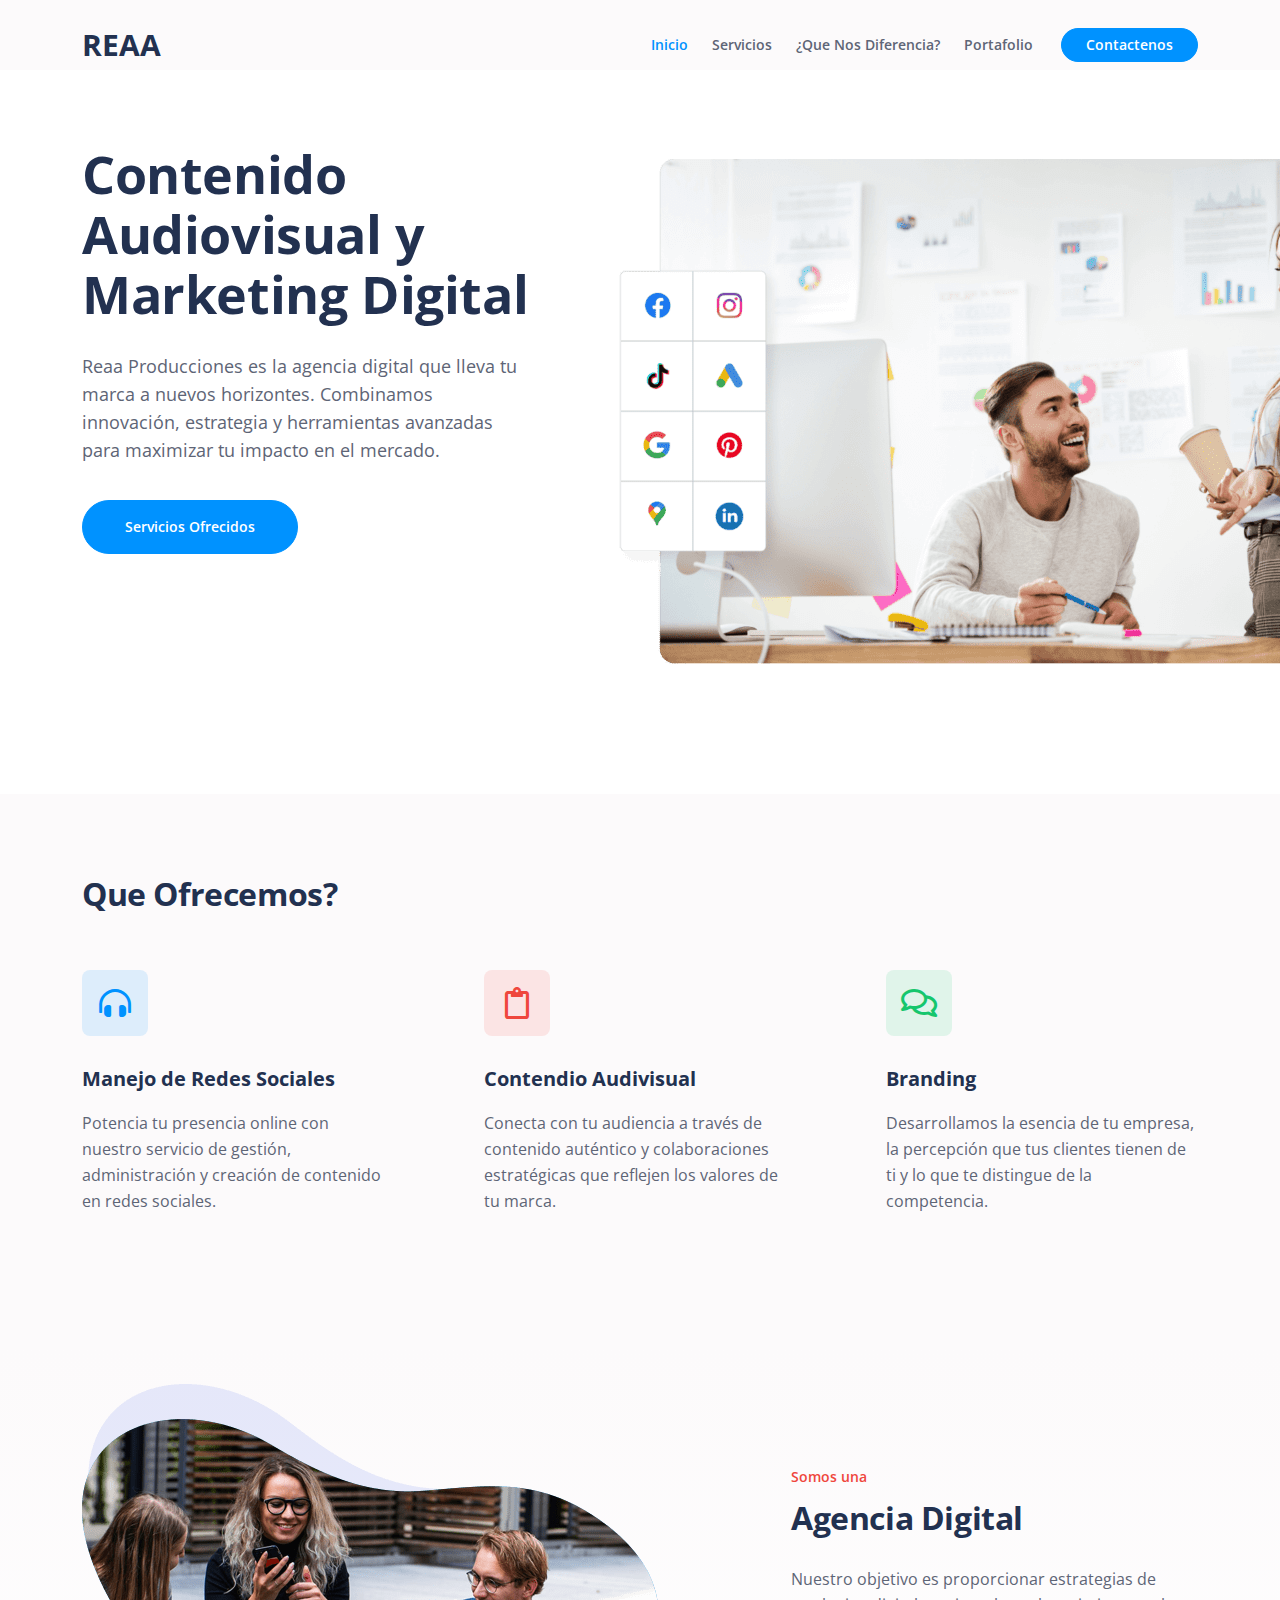
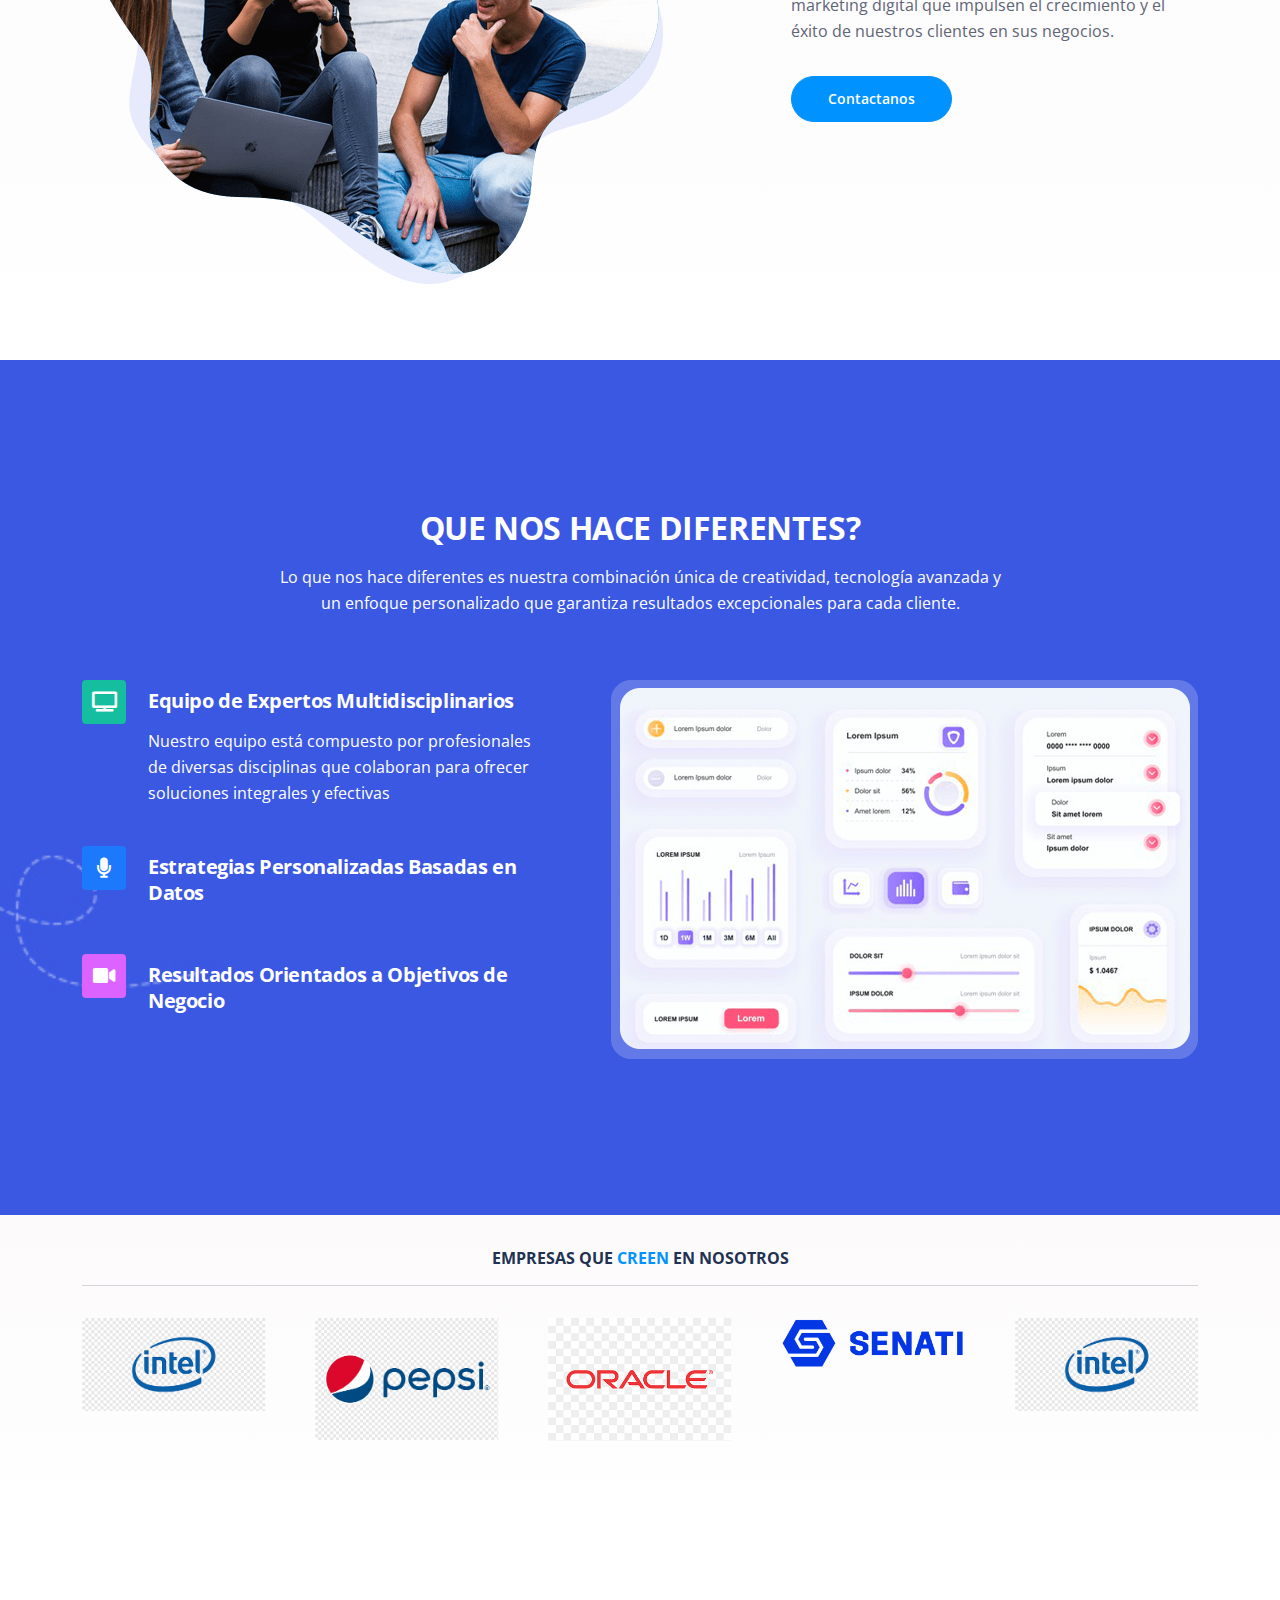
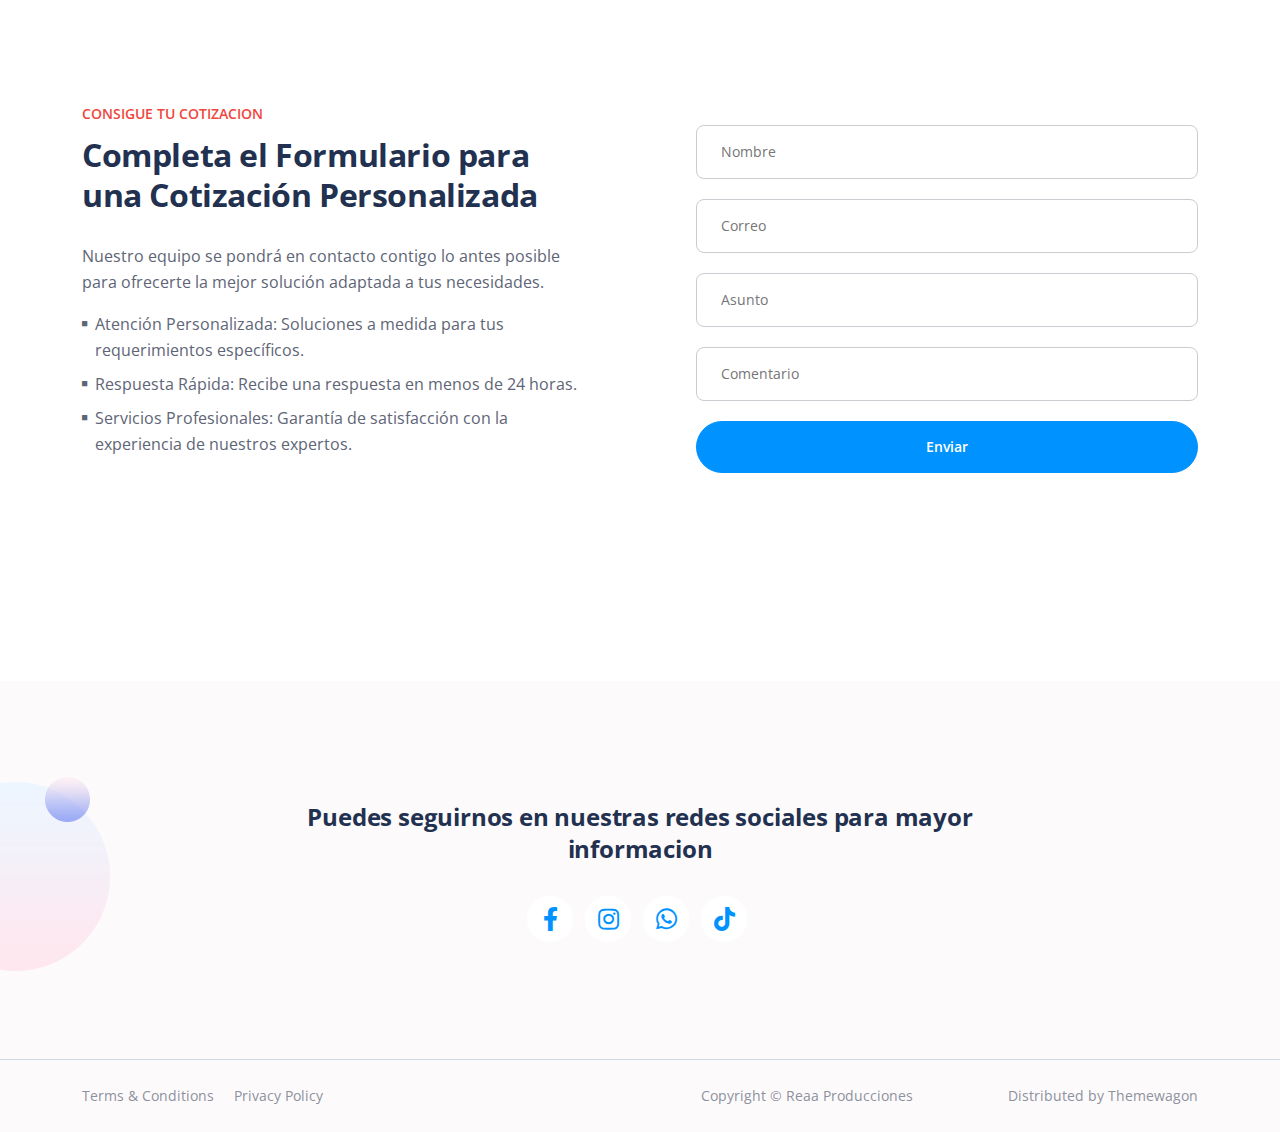
==== commit 875da173: "commite" ====
--- a/index.html
+++ b/index.html
@@ -5,8 +5,8 @@
     <meta name="viewport" content="width=device-width, initial-scale=1, shrink-to-fit=no">
     
     <!-- SEO Meta Tags -->
-    <meta name="description" content="Your description">
-    <meta name="author" content="Your name">
+    <meta name="description" content="Marketing digital y contenido Audivisual">
+    <meta name="author" content="Reaa Producciones">
 
     <!-- OG Meta Tags to improve the way the post looks when you share the page on Facebook, Twitter, LinkedIn -->
 	<meta property="og:site_name" content="" /> <!-- website name -->
@@ -111,7 +111,7 @@
         <div class="container">
             <div class="row">
                 <div class="col-lg-12">
-                    <h2>Que hacemos?</h2>
+                    <h2>Que Ofrecemos?</h2>
                 </div> <!-- end of col -->
             </div> <!-- end of row -->
             <div class="row">
@@ -186,9 +186,9 @@
     <!-- Features -->
     <div id="features" class="accordion-1">
         <div class="container">
-            <div class="row">
+            <div class="row-center">
                 <div class="col-xl-12">
-                    <h2 class="h2-heading">Que nos hace diferentes?</h2>
+                    <h2 class="h2-heading">QUE NOS HACE DIFERENTES?</h2>
                     <p class="p-heading">Lo que nos hace diferentes es nuestra combinación única de creatividad, tecnología avanzada y un enfoque personalizado que garantiza resultados excepcionales para cada cliente.</p>
                 </div> <!-- end of col -->
             </div> <!-- end of row -->   
@@ -273,23 +273,24 @@
                         <div class="swiper-container image-slider">
                             <div class="swiper-wrapper">
                                 <div class="swiper-slide">
+                                    <img class="img-fluid" src="./Assets/images/PlaceHolder-Web page/png-clipart-logo-blue-company-business-design-blue-company.png" alt="empresas">
+                                </div>
+                                <div class="swiper-slide">
+                                    <img class="img-fluid" src="./Assets/images/PlaceHolder-Web page/png-transparent-brand-ambassador-logo-company-marketing-company-text-logo.png" alt="empresas">
+                                </div>
+                                <div class="swiper-slide">
+                                    <img class="img-fluid" src="./Assets/images/PlaceHolder-Web page/png-transparent-oracle-corporation-logo-computer-software-business-company-logo-miscellaneous-angle-company-thumbnail.png" alt="empresas">
+                                </div>
+                                <div class="swiper-slide">
+                                    <img class="img-fluid" src="./Assets/images/PlaceHolder-Web page/SENATI-LOGO.png" alt="empresas">
+                                </div>
+                            <!-- <div class="swiper-slide">
                                     <img class="img-fluid" src="#" alt="empresas">
                                 </div>
                                 <div class="swiper-slide">
                                     <img class="img-fluid" src="#" alt="empresas">
                                 </div>
-                                <div class="swiper-slide">
-                                    <img class="img-fluid" src="#" alt="empresas">
-                                </div>
-                                <div class="swiper-slide">
-                                    <img class="img-fluid" src="#" alt="empresas">
-                                </div>
-                                <div class="swiper-slide">
-                                    <img class="img-fluid" src="#" alt="empresas">
-                                </div>
-                                <div class="swiper-slide">
-                                    <img class="img-fluid" src="#" alt="empresas">
-                                </div>
+                                -->
                             </div> <!-- end of swiper-wrapper -->
                         </div> <!-- end of swiper container -->
                     </div> <!-- end of slider-container -->
@@ -312,7 +313,7 @@
                     <div class="text-container">
                         <div class="section-title">CONSIGUE TU COTIZACION </div>
                         <h2>Completa el Formulario para una Cotización Personalizada</h2>
-                        <p>Completa el siguiente formulario para obtener una cotización personalizada de nuestros servicios. Nuestro equipo se pondrá en contacto contigo lo antes posible para ofrecerte la mejor solución adaptada a tus necesidades.</p>
+                        <p>Nuestro equipo se pondrá en contacto contigo lo antes posible para ofrecerte la mejor solución adaptada a tus necesidades.</p>
                         <ul class="list-unstyled li-space-lg">
                             <li class="d-flex">
                                 <i class="fas fa-square"></i>
@@ -346,7 +347,7 @@
                             <input type="text" class="form-control-input" placeholder="Comentario" name="comments"  required>
                         </div>
                         <div class="form-group">
-                            <button type="submit" class="form-control-submit-button">Submit</button>
+                            <button type="submit" class="form-control-submit-button">Enviar</button>
                         </div>
                     </form>
                     <!-- end of contact form -->
--- a/css/styles.css
+++ b/css/styles.css
@@ -295,7 +295,7 @@
 	background-color: #ffffff;
 	font-size: 0.875rem;
 	line-height: 1.5rem;
-	-webkit-appearance: none; /* removes inner shadow on form inputs on ios safari */
+ /* removes inner shadow on form inputs on ios safari */
 }
 
 .form-control-textarea {
@@ -406,6 +406,7 @@
 	color: #0092ff;
 }
 
+
 /* Dropdown Menu */
 .navbar .dropdown .dropdown-menu {
 	animation: fadeDropdown 0.2s; /* required for the fade animation */
@@ -465,7 +466,6 @@
 .header {
 	padding-top: 8rem;
 	padding-bottom: 4em;
-	background: url('../images/header-background.jpg') center center no-repeat;
 	background-size: cover;
 	text-align: center;
 }
@@ -482,7 +482,10 @@
 	margin-top: 5rem;
 }
 
-
+.gradient-bg{
+	background: -webkit-linear-gradient(to right, #7f7fd5, #86a8e7, #91eae4); /* Chrome 10-25, Safari 5.1-6 */
+  	background: linear-gradient(to right, #7f7fd5, #86a8e7, #91eae4); /* W3C, IE 10+/ Edge, Firefox 16+, Chrome 26+, Opera 12+, Safari 7+ */
+}
 /********************/
 /*     Services     */
 /********************/
@@ -555,7 +558,26 @@
 	color: #223150;
 }
 
-
+.container-portfolio{
+	display: flex;
+	justify-content: center;
+	
+}
+
+.row-center{
+	--bs-gutter-x: 1.5rem;
+    --bs-gutter-y: 0;
+    display: flex;
+    margin-top: calc(var(--bs-gutter-y)* -1);
+    margin-right: calc(var(--bs-gutter-x) / -2);
+    margin-left: calc(var(--bs-gutter-x) / -2);
+    flex-direction: column;
+    align-content: center;
+    flex-wrap: wrap;
+    justify-content: center;
+	text-align: center;
+	
+}
 /*********************/
 /*     Details 1     */
 /*********************/
@@ -584,7 +606,7 @@
 .basic-2 {
 	padding-top: 4.5rem;
 	padding-bottom: 9.5rem;
-	background: url('../images/details-2-background.jpg') center center no-repeat;
+	background: url('../Assets/images/details-2-background.jpg') center center no-repeat;
 	background-size: cover;
 }
 
@@ -607,7 +629,7 @@
 .accordion-1 {
 	padding-top: 9.25rem;
 	padding-bottom: 9.75rem;
-	background: url('../images/features-background.jpg') center center no-repeat;
+	background: url('../Assets/images/invitation-background.jpg') center center no-repeat;
 	background-size: cover;
 }
 
@@ -799,7 +821,7 @@
 .basic-3 .text-container {
 	padding: 5rem 1.5rem 5.5rem 1.5rem;
 	border-radius: 28px;
-	background: url('../images/invitation-background.jpg') center center no-repeat;
+	background: url("../Assets/images/invitation-background.jpg") center center no-repeat;
 	background-size: cover;
 }
 
@@ -1272,10 +1294,10 @@
 	/* end of general styles */
 	
 
+
 	/* Header */
 	.header {
 		overflow: hidden;
-		padding-top: 20.25rem;
 		padding-bottom: 15rem;
 	}
 
@@ -1390,3 +1412,34 @@
 	/* end of extra pages */
 }
 /* end of min-width 1200px */
+.navi-pills .navi-link.active {
+	color: #fff;
+    background-color: #0d6efd;
+}
+.navi-link{
+
+	margin-top: 0;
+	margin-left: 1rem;
+	padding-top: 0.625rem;
+	padding-bottom: 0.625rem;
+	text-decoration: none;
+	transition: all 0.2s ease;
+	padding-right: 0.75rem;
+	margin-top: 0;
+	color: #0d6efd;
+	background: 0 0;
+    border: 0;
+    border-radius: .25rem;
+	
+	display: block;
+    padding: .5rem 1rem;
+    color: #0d6efd;
+    text-decoration: none;
+    transition: color .15s ease-in-out, background-color .15s ease-in-out, border-color .15s ease-in-out;
+	
+}
+
+.card-img-top {
+	height: 200px;
+	object-fit: cover;
+}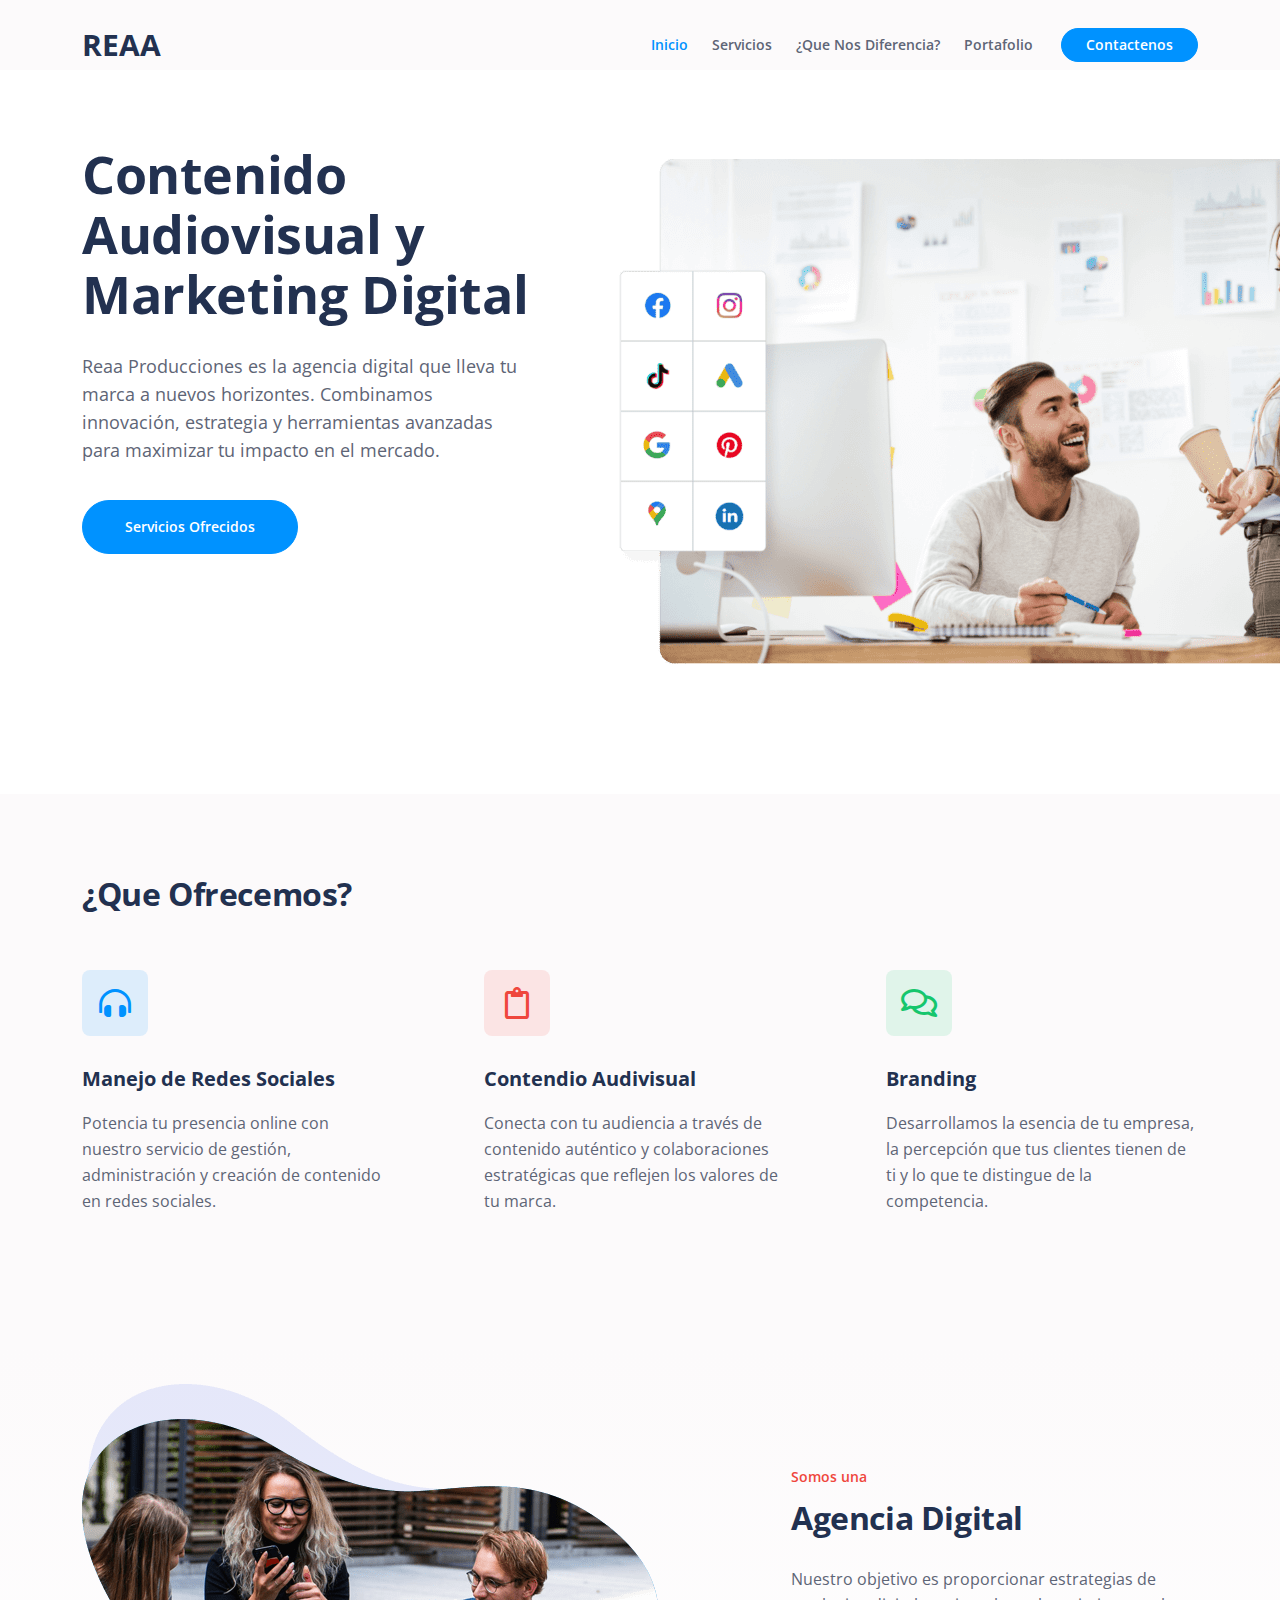
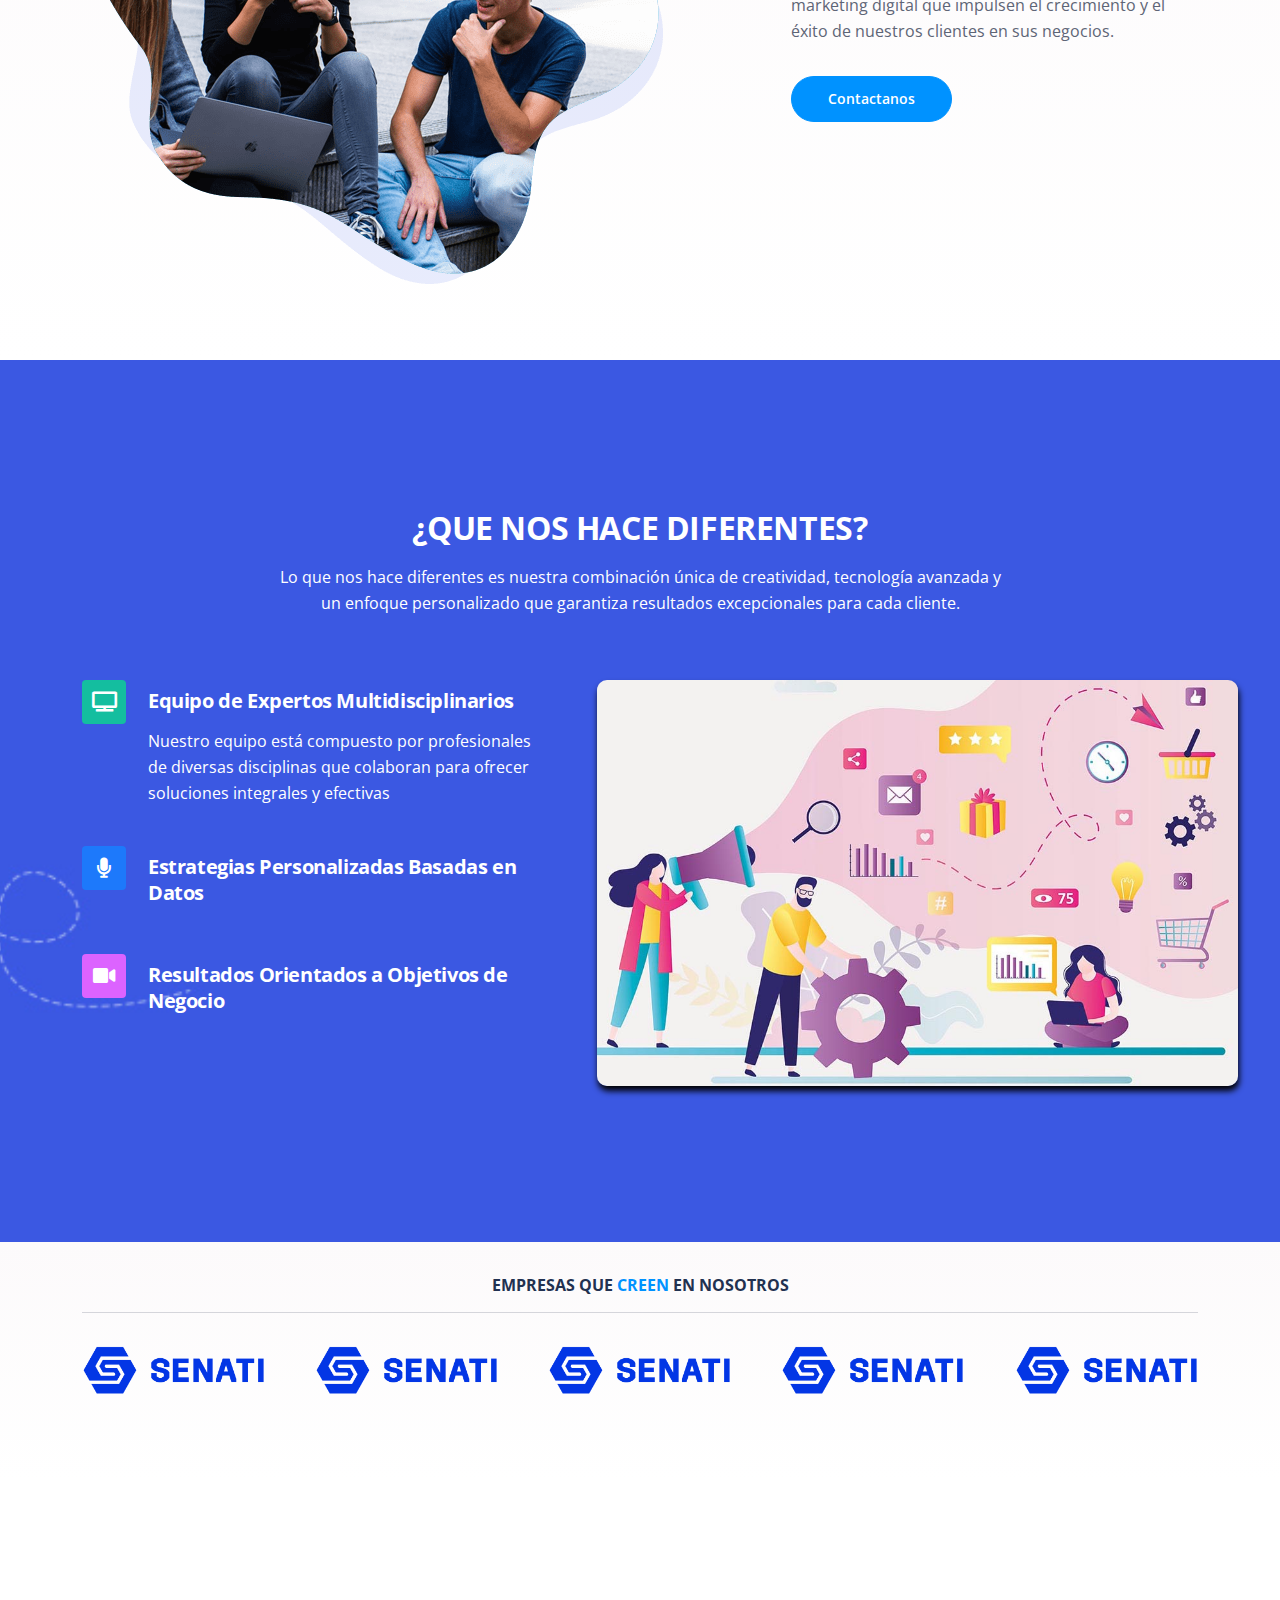
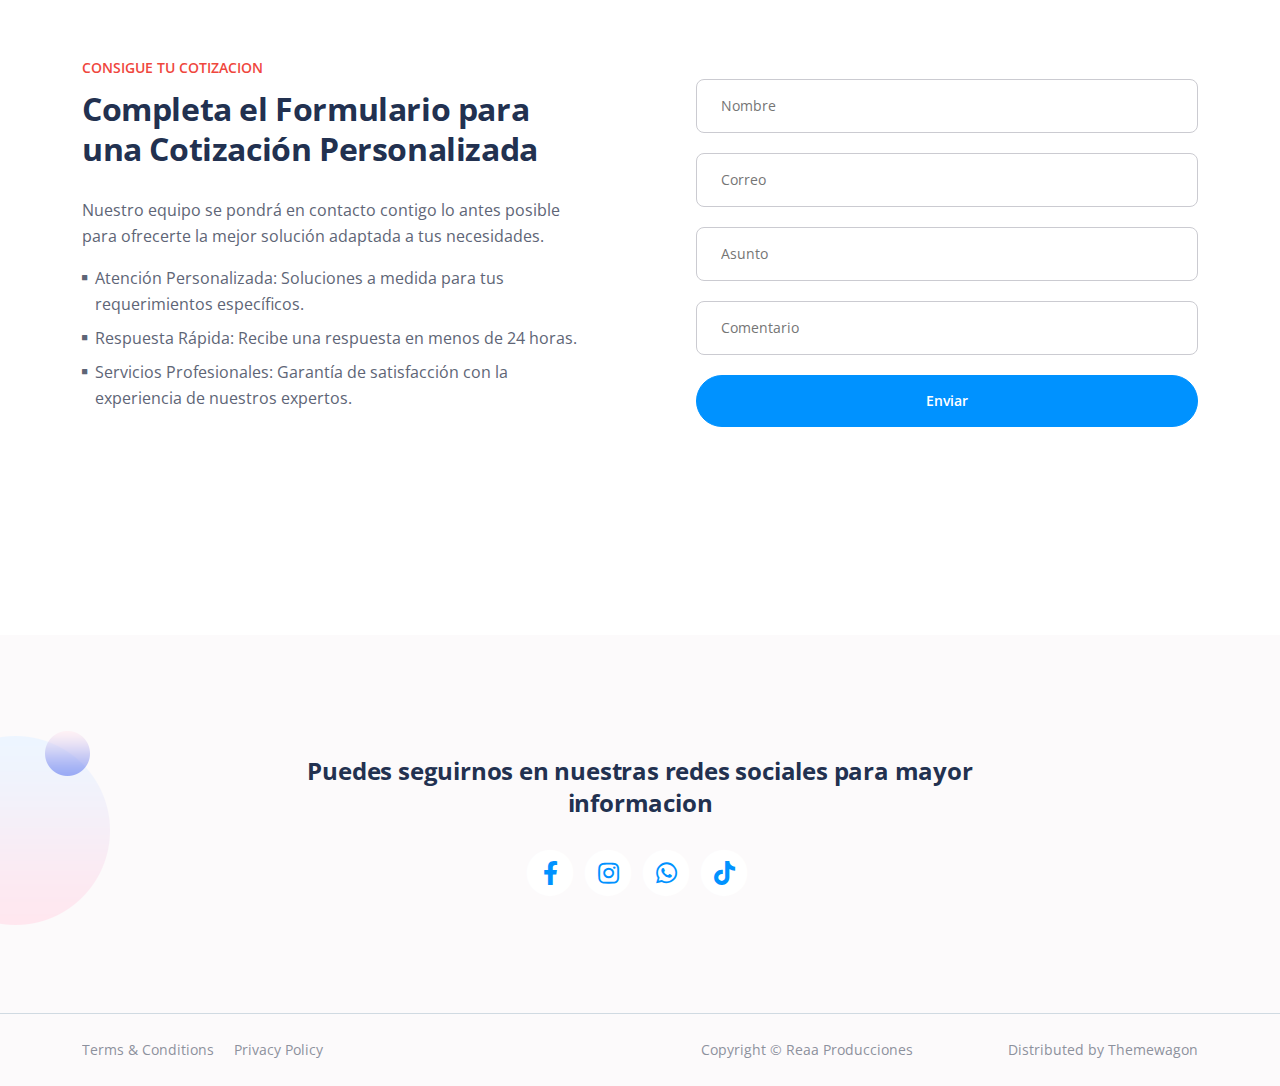
==== commit 7f470f43: "commite" ====
--- a/index.html
+++ b/index.html
@@ -1,48 +1,48 @@
 <!DOCTYPE html>
-<html lang="en">
+<html lang="es">
+
 <head>
     <meta charset="utf-8">
     <meta name="viewport" content="width=device-width, initial-scale=1, shrink-to-fit=no">
+
+    <!-- SEO Meta Tags -->
+    <meta name="description" content="Potencia tu presencia en línea con nuestros servicios de marketing digital y producción audiovisual. Creamos contenido atractivo y estratégico para destacar tu marca.">
+    <meta name="author" content="Reaa Producciones">
+
+    <!-- OG Meta Tags para mejorar la forma en como se vera el post cuando compartes la pagina en Facebook,Twitter,LinkedIn etc -->
+    <meta property="og:site_name" content="Reaa Producciones" /> <!-- nombre del sitio web -->
+    <meta property="og:site" content="" /> <!-- link del sitio web -->
+    <meta property="og:title" content="Reaa Producciones - Marketing Digital y Producción Audiovisual" /> <!--mostrar titulo actual del post compartido -->
+    <meta property="og:description" content="Descubre cómo nuestros servicios de marketing digital y realidad aumentada pueden transformar tu negocio. ¡Crea impacto con Reaa Producciones!" /> <!--mostrar descripcion actual del post compartido-->
+
     
-    <!-- SEO Meta Tags -->
-    <meta name="description" content="Marketing digital y contenido Audivisual">
-    <meta name="author" content="Reaa Producciones">
-
-    <!-- OG Meta Tags to improve the way the post looks when you share the page on Facebook, Twitter, LinkedIn -->
-	<meta property="og:site_name" content="" /> <!-- website name -->
-	<meta property="og:site" content="" /> <!-- website link -->
-	<meta property="og:title" content=""/> <!-- title shown in the actual shared post -->
-	<meta property="og:description" content="" /> <!-- description shown in the actual shared post -->
-	<meta property="og:image" content="" /> <!-- image link, make sure it's jpg -->
-	<meta property="og:url" content="" /> <!-- where do you want your post to link to -->
-	<meta name="twitter:card" content="summary_large_image"> <!-- to have large image post format in Twitter -->
-
-    <!-- Webpage Title -->
-    <title>Agencia Marketing Digital y Contenido Audiovisual</title>
-    
-    <!-- Styles -->
-    <link href="https://fonts.googleapis.com/css2?family=Open+Sans:ital,wght@0,400;0,600;0,700;1,400&display=swap" rel="stylesheet">
+    <title>Agencia Marketing Digital y Contenido Audiovisual</title> <!-- Titulo de la pagina -->
+
+   
+    <link href="https://fonts.googleapis.com/css2?family=Open+Sans:ital,wght@0,400;0,600;0,700;1,400&display=swap"
+        rel="stylesheet">
     <link href="css/bootstrap.min.css" rel="stylesheet">
     <link href="css/fontawesome-all.min.css" rel="stylesheet">
     <link href="css/swiper.css" rel="stylesheet">
-	<link href="css/styles.css" rel="stylesheet">
-	
-	
+    <link href="css/styles.css" rel="stylesheet">
+
+
 </head>
 
-<body data-bs-spy="scroll" data-bs-target="#navbarExample">
-    
+<body data-bs-spy="scroll" data-bs-target="#navbarExample" >
+
     <!-- Navigation -->
-    <nav id="navbarExample" class="navbar navbar-expand-lg fixed-top navbar-light" aria-label="Main navigation">
+    <nav id="navbarExample" class="navbar navbar-expand-lg fixed-top navbar-light" aria-label="Main navigation" >
         <div class="container">
 
             <!-- Image Logo -->
-            <!--<a class="navbar-brand logo-image" href="index.html"><img src="#" alt="alternative"></a> --> 
+            <!--<a class="navbar-brand logo-image" href="index.html"><img src="#" alt="alternative"></a> -->
 
             <!-- Text Logo - Use this if you don't have a graphic logo -->
-            <a class="navbar-brand logo-text" href="index.html">REAA</a> 
-
-            <button class="navbar-toggler p-0 border-0" type="button" id="navbarSideCollapse" aria-label="Toggle navigation">
+            <a class="navbar-brand logo-text" href="index.html">REAA</a>
+
+            <button class="navbar-toggler p-0 border-0" type="button" id="navbarSideCollapse"
+                aria-label="Toggle navigation">
                 <span class="navbar-toggler-icon"></span>
             </button>
 
@@ -57,11 +57,11 @@
                     <li class="nav-item">
                         <a class="nav-link" href="#features">¿Que Nos Diferencia?</a>
                     </li>
-                    
+
                     <li class="nav-item">
                         <a class="nav-link" href="./portfolio.html">Portafolio</a>
                     </li>
-                <!--    
+                    <!--    
                     <li class="nav-item dropdown">
                         <a class="nav-link dropdown-toggle" href="#" id="dropdown01" data-bs-toggle="dropdown" aria-expanded="false">Drop</a>
                         <ul class="dropdown-menu" aria-labelledby="dropdown01">
@@ -73,7 +73,7 @@
                         </ul>
                        -->
                     </li>
-                  
+
                 </ul>
                 <span class="nav-item">
                     <a class="btn-solid-sm" href="#contact">Contactenos</a>
@@ -83,21 +83,24 @@
     </nav> <!-- end of navbar -->
     <!-- end of navigation -->
 
-      
+
     <!-- Header -->
     <header id="header" class="header">
         <div class="container">
             <div class="row">
                 <div class="col-lg-6 col-xl-5">
                     <div class="text-container">
-                        <h1 class="h1-large">Contenido Audiovisual y Marketing  Digital</h1>
-                        <p class="p-large">Reaa Producciones es la agencia digital que lleva tu marca a nuevos horizontes. Combinamos innovación, estrategia y herramientas avanzadas para maximizar tu impacto en el mercado.</p>
+                        <h1 class="h1-large">Contenido Audiovisual y Marketing Digital</h1>
+                        <p class="p-large">Reaa Producciones es la agencia digital que lleva tu marca a nuevos
+                            horizontes. Combinamos innovación, estrategia y herramientas avanzadas para maximizar tu
+                            impacto en el mercado.</p>
                         <a class="btn-solid-lg" href="#services">Servicios Ofrecidos</a>
                     </div> <!-- end of text-container -->
                 </div> <!-- end of col -->
                 <div class="col-lg-6 col-xl-7">
                     <div class="image-container">
-                        <img class="img-fluid" src="./Assets/images/PlaceHolder-Web page/heros-01-800x505-1.png" alt="alternative" >
+                        <img class="img-fluid" src="./Assets/images/PlaceHolder-Web page/heros-01-800x505-1.png"
+                            alt="alternative">
                     </div> <!-- end of image-container -->
                 </div> <!-- end of col -->
             </div> <!-- end of row -->
@@ -111,12 +114,12 @@
         <div class="container">
             <div class="row">
                 <div class="col-lg-12">
-                    <h2>Que Ofrecemos?</h2>
+                    <h2>¿Que Ofrecemos?</h2>
                 </div> <!-- end of col -->
             </div> <!-- end of row -->
             <div class="row">
                 <div class="col-lg-12">
-                    
+
                     <!-- Card -->
                     <div class="card">
                         <div class="card-icon">
@@ -124,7 +127,8 @@
                         </div>
                         <div class="card-body">
                             <h5 class="card-title">Manejo de Redes Sociales</h5>
-                            <p>Potencia tu presencia online con nuestro servicio de gestión, administración y creación de contenido en redes sociales.</p>
+                            <p>Potencia tu presencia online con nuestro servicio de gestión, administración y creación
+                                de contenido en redes sociales.</p>
                         </div>
                     </div>
                     <!-- end of card -->
@@ -136,7 +140,8 @@
                         </div>
                         <div class="card-body">
                             <h5 class="card-title">Contendio Audivisual</h5>
-                            <p>Conecta con tu audiencia a través de contenido auténtico y colaboraciones estratégicas que reflejen los valores de tu marca.</p>
+                            <p>Conecta con tu audiencia a través de contenido auténtico y colaboraciones estratégicas
+                                que reflejen los valores de tu marca.</p>
                         </div>
                     </div>
                     <!-- end of card -->
@@ -148,7 +153,8 @@
                         </div>
                         <div class="card-body">
                             <h5 class="card-title">Branding</h5>
-                            <p>Desarrollamos la esencia de tu empresa, la percepción que tus clientes tienen de ti y lo que te distingue de la competencia.</p>
+                            <p>Desarrollamos la esencia de tu empresa, la percepción que tus clientes tienen de ti y lo
+                                que te distingue de la competencia.</p>
                         </div>
                     </div>
                     <!-- end of card -->
@@ -173,7 +179,8 @@
                     <div class="text-container">
                         <div class="section-title">Somos una</div>
                         <h2>Agencia Digital</h2>
-                        <p>Nuestro objetivo es proporcionar estrategias de marketing digital que impulsen el crecimiento y el éxito de nuestros clientes en sus negocios.</p>
+                        <p>Nuestro objetivo es proporcionar estrategias de marketing digital que impulsen el crecimiento
+                            y el éxito de nuestros clientes en sus negocios.</p>
                         <a class="btn-solid-reg" href="#contact">Contactanos</a>
                     </div> <!-- end of text-container -->
                 </div> <!-- end of col -->
@@ -188,26 +195,31 @@
         <div class="container">
             <div class="row-center">
                 <div class="col-xl-12">
-                    <h2 class="h2-heading">QUE NOS HACE DIFERENTES?</h2>
-                    <p class="p-heading">Lo que nos hace diferentes es nuestra combinación única de creatividad, tecnología avanzada y un enfoque personalizado que garantiza resultados excepcionales para cada cliente.</p>
-                </div> <!-- end of col -->
-            </div> <!-- end of row -->   
+                    <h2 class="h2-heading">¿QUE NOS HACE DIFERENTES?</h2>
+                    <p class="p-heading">Lo que nos hace diferentes es nuestra combinación única de creatividad,
+                        tecnología avanzada y un enfoque personalizado que garantiza resultados excepcionales para cada
+                        cliente.</p>
+                </div> <!-- end of col -->
+            </div> <!-- end of row -->
             <div class="row">
                 <div class="col-xl-5">
                     <div class="accordion" id="accordionExample">
-                        
+
                         <!-- Accordion Item -->
                         <div class="accordion-item">
                             <div class="accordion-icon">
                                 <span class="fas fa-tv"></span>
                             </div> <!-- end of accordion-icon -->
                             <div class="accordion-header" id="headingOne">
-                                <button class="accordion-button" type="button" data-bs-toggle="collapse" data-bs-target="#collapseOne" aria-expanded="true" aria-controls="collapseOne">
+                                <button class="accordion-button" type="button" data-bs-toggle="collapse"
+                                    data-bs-target="#collapseOne" aria-expanded="true" aria-controls="collapseOne">
                                     Equipo de Expertos Multidisciplinarios
                                 </button>
                             </div> <!-- end of accordion-header -->
-                            <div id="collapseOne" class="accordion-collapse collapse show" aria-labelledby="headingOne" data-bs-parent="#accordionExample">
-                                <div class="accordion-body">Nuestro equipo está compuesto por profesionales de diversas disciplinas que colaboran para ofrecer soluciones integrales y efectivas</div>
+                            <div id="collapseOne" class="accordion-collapse collapse show" aria-labelledby="headingOne"
+                                data-bs-parent="#accordionExample">
+                                <div class="accordion-body">Nuestro equipo está compuesto por profesionales de diversas
+                                    disciplinas que colaboran para ofrecer soluciones integrales y efectivas</div>
                             </div> <!-- end of accordion-collapse -->
                         </div> <!-- end of accordion-item -->
                         <!-- end of accordion-item -->
@@ -218,12 +230,16 @@
                                 <span class="fas fa-microphone"></span>
                             </div> <!-- end of accordion-icon -->
                             <div class="accordion-header" id="headingTwo">
-                                <button class="accordion-button" type="button" data-bs-toggle="collapse" data-bs-target="#collapseTwo" aria-expanded="false" aria-controls="collapseTwo">
+                                <button class="accordion-button" type="button" data-bs-toggle="collapse"
+                                    data-bs-target="#collapseTwo" aria-expanded="false" aria-controls="collapseTwo">
                                     Estrategias Personalizadas Basadas en Datos
                                 </button>
                             </div> <!-- end of accordion-header -->
-                            <div id="collapseTwo" class="accordion-collapse collapse" aria-labelledby="headingTwo" data-bs-parent="#accordionExample">
-                                <div class="accordion-body">Utilizamos datos y análisis detallados para diseñar estrategias únicas que se adaptan a las necesidades específicas de cada cliente.</div>
+                            <div id="collapseTwo" class="accordion-collapse collapse" aria-labelledby="headingTwo"
+                                data-bs-parent="#accordionExample">
+                                <div class="accordion-body">Utilizamos datos y análisis detallados para diseñar
+                                    estrategias únicas que se adaptan a las necesidades específicas de cada cliente.
+                                </div>
                             </div> <!-- end of accordion-collapse -->
                         </div> <!-- end of accordion-item -->
                         <!-- end of accordion-item -->
@@ -234,23 +250,26 @@
                                 <span class="fas fa-video"></span>
                             </div> <!-- end of accordion-icon -->
                             <div class="accordion-header" id="headingThree">
-                                <button class="accordion-button" type="button" data-bs-toggle="collapse" data-bs-target="#collapseThree" aria-expanded="false" aria-controls="collapseThree">
+                                <button class="accordion-button" type="button" data-bs-toggle="collapse"
+                                    data-bs-target="#collapseThree" aria-expanded="false" aria-controls="collapseThree">
                                     Resultados Orientados a Objetivos de Negocio
                                 </button>
                             </div> <!-- end of accordion-header -->
-                            <div id="collapseThree" class="accordion-collapse collapse" aria-labelledby="headingThree" data-bs-parent="#accordionExample">
-                                <div class="accordion-body">Nos enfocamos en alcanzar y superar los objetivos de tu negocio, asegurando resultados tangibles y medibles.</div>
+                            <div id="collapseThree" class="accordion-collapse collapse" aria-labelledby="headingThree"
+                                data-bs-parent="#accordionExample">
+                                <div class="accordion-body">Nos enfocamos en alcanzar y superar los objetivos de tu
+                                    negocio, asegurando resultados tangibles y medibles.</div>
                             </div> <!-- end of accordion-collapse -->
                         </div> <!-- end of accordion-item -->
                         <!-- end of accordion-item -->
-                        
-                      
+
+
 
                     </div> <!-- end of accordion -->
                 </div> <!-- end of col -->
                 <div class="col-xl-7">
                     <div class="image-container">
-                        <img class="img-fluid" src="./Assets/images/features-dashboard.png" alt=alternative>
+                        <img class="img-fluid img-diferenc" src="./Assets/images/marketing-digital.jpg" alt=alternative>
                     </div> <!-- end of image-container -->
                 </div> <!-- end of col -->
             </div> <!-- end of row -->
@@ -265,7 +284,7 @@
         <div class="container">
             <div class="row">
                 <div class="col-lg-12">
-                    <h6 >EMPRESAS QUE <span class="blue">CREEN</span> EN NOSOTROS</h6>
+                    <h6>EMPRESAS QUE <span class="blue">CREEN</span> EN NOSOTROS</h6>
                     <hr class="section-divider">
 
                     <!-- Image Slider -->
@@ -273,24 +292,25 @@
                         <div class="swiper-container image-slider">
                             <div class="swiper-wrapper">
                                 <div class="swiper-slide">
-                                    <img class="img-fluid" src="./Assets/images/PlaceHolder-Web page/png-clipart-logo-blue-company-business-design-blue-company.png" alt="empresas">
+                                    <img class="img-fluid" src="./Assets/images/PlaceHolder-Web page/SENATI-LOGO.png"
+                                        alt="empresas">
+
                                 </div>
                                 <div class="swiper-slide">
-                                    <img class="img-fluid" src="./Assets/images/PlaceHolder-Web page/png-transparent-brand-ambassador-logo-company-marketing-company-text-logo.png" alt="empresas">
+                                    <img class="img-fluid" src="./Assets/images/PlaceHolder-Web page/SENATI-LOGO.png"
+                                        alt="empresas">
+
                                 </div>
                                 <div class="swiper-slide">
-                                    <img class="img-fluid" src="./Assets/images/PlaceHolder-Web page/png-transparent-oracle-corporation-logo-computer-software-business-company-logo-miscellaneous-angle-company-thumbnail.png" alt="empresas">
+                                    <img class="img-fluid" src="./Assets/images/PlaceHolder-Web page/SENATI-LOGO.png"
+                                        alt="empresas">
+
                                 </div>
                                 <div class="swiper-slide">
-                                    <img class="img-fluid" src="./Assets/images/PlaceHolder-Web page/SENATI-LOGO.png" alt="empresas">
-                                </div>
-                            <!-- <div class="swiper-slide">
-                                    <img class="img-fluid" src="#" alt="empresas">
-                                </div>
-                                <div class="swiper-slide">
-                                    <img class="img-fluid" src="#" alt="empresas">
-                                </div>
-                                -->
+                                    <img class="img-fluid" src="./Assets/images/PlaceHolder-Web page/SENATI-LOGO.png"
+                                        alt="empresas">
+                                </div>
+
                             </div> <!-- end of swiper-wrapper -->
                         </div> <!-- end of swiper container -->
                     </div> <!-- end of slider-container -->
@@ -303,7 +323,7 @@
     <!-- end of customers -->
 
 
-  
+
 
     <!-- Contact -->
     <div id="contact" class="form-1">
@@ -313,19 +333,23 @@
                     <div class="text-container">
                         <div class="section-title">CONSIGUE TU COTIZACION </div>
                         <h2>Completa el Formulario para una Cotización Personalizada</h2>
-                        <p>Nuestro equipo se pondrá en contacto contigo lo antes posible para ofrecerte la mejor solución adaptada a tus necesidades.</p>
+                        <p>Nuestro equipo se pondrá en contacto contigo lo antes posible para ofrecerte la mejor
+                            solución adaptada a tus necesidades.</p>
                         <ul class="list-unstyled li-space-lg">
                             <li class="d-flex">
                                 <i class="fas fa-square"></i>
-                                <div class="flex-grow-1">Atención Personalizada: Soluciones a medida para tus requerimientos específicos.</div>
+                                <div class="flex-grow-1">Atención Personalizada: Soluciones a medida para tus
+                                    requerimientos específicos.</div>
                             </li>
                             <li class="d-flex">
                                 <i class="fas fa-square"></i>
-                                <div class="flex-grow-1">Respuesta Rápida: Recibe una respuesta en menos de 24 horas.</div>
+                                <div class="flex-grow-1">Respuesta Rápida: Recibe una respuesta en menos de 24 horas.
+                                </div>
                             </li>
                             <li class="d-flex">
                                 <i class="fas fa-square"></i>
-                                <div class="flex-grow-1">Servicios Profesionales: Garantía de satisfacción con la experiencia de nuestros expertos.</div>
+                                <div class="flex-grow-1">Servicios Profesionales: Garantía de satisfacción con la
+                                    experiencia de nuestros expertos.</div>
                             </li>
                         </ul>
                     </div> <!-- end of text-container -->
@@ -333,18 +357,19 @@
                 <div class="col-lg-6 py-5">
 
                     <!-- Contact Form -->
-                    <form action="https://formsubmit.co/fm792086@gmail.com" method="POST" >
+                    <form action="https://formsubmit.co/fm792086@gmail.com" method="POST">
                         <div class="form-group">
                             <input type="text" class="form-control-input" placeholder="Nombre" name="name" required>
                         </div>
                         <div class="form-group">
-                            <input type="email" class="form-control-input" placeholder="Correo" name="email"  required>
+                            <input type="email" class="form-control-input" placeholder="Correo" name="email" required>
                         </div>
                         <div class="form-group">
-                            <input type="text" class="form-control-input" placeholder="Asunto" name="subject"  required>
+                            <input type="text" class="form-control-input" placeholder="Asunto" name="subject" required>
                         </div>
                         <div class="form-group">
-                            <input type="text" class="form-control-input" placeholder="Comentario" name="comments"  required>
+                            <input type="text" class="form-control-input" placeholder="Comentario" name="comments"
+                                required>
                         </div>
                         <div class="form-group">
                             <button type="submit" class="form-control-submit-button">Enviar</button>
@@ -373,14 +398,14 @@
                                 <i class="fab fa-facebook-f fa-stack-1x"></i>
                             </a>
                         </span>
-                        
+
                         <span class="fa-stack">
                             <a href="https://www.instagram.com/reaaproducciones/">
                                 <i class="fas fa-circle fa-stack-2x"></i>
                                 <i class="fab fa-instagram fa-stack-1x"></i>
                             </a>
                         </span>
-                       
+
                         <span class="fa-stack">
                             <a href="#link">
                                 <i class="fas fa-circle fa-stack-2x"></i>
@@ -397,7 +422,7 @@
                 </div> <!-- end of col -->
             </div> <!-- end of row -->
         </div> <!-- end of container -->
-    </div> <!-- end of footer -->  
+    </div> <!-- end of footer -->
     <!-- end of footer -->
 
 
@@ -407,7 +432,7 @@
             <div class="row">
                 <div class="col-lg-6 col-md-12 col-sm-12">
                     <ul class="list-unstyled li-space-lg p-small">
-                        
+
                         <li><a href="terms.html">Terms & Conditions</a></li>
                         <li><a href="privacy.html">Privacy Policy</a></li>
                     </ul>
@@ -417,23 +442,25 @@
                 </div> <!-- end of col -->
 
                 <div class="col-lg-3 col-md-12 col-sm-12">
-                    <p class="p-small statement">Distributed by <a href="https://themewagon.com/" target="_blank">Themewagon</a></p>
+                    <p class="p-small statement">Distributed by <a href="https://themewagon.com/"
+                            target="_blank">Themewagon</a></p>
                 </div> <!-- end of col -->
             </div> <!-- enf of row -->
         </div> <!-- end of container -->
-    </div> <!-- end of copyright --> 
+    </div> <!-- end of copyright -->
     <!-- end of copyright -->
-    
+
 
     <!-- Back To Top Button -->
     <button onclick="topFunction()" id="myBtn">
         <img src="./Assets/images/up-arrow.png" alt="alternative">
     </button>
     <!-- end of back to top button -->
-    	
+
     <!-- Scripts -->
     <script src="js/bootstrap.min.js"></script> <!-- Bootstrap framework -->
     <script src="js/swiper.min.js"></script> <!-- Swiper for image and text sliders -->
     <script src="js/scripts.js"></script> <!-- Custom scripts -->
 </body>
+
 </html>--- a/css/styles.css
+++ b/css/styles.css
@@ -483,8 +483,10 @@
 }
 
 .gradient-bg{
-	background: -webkit-linear-gradient(to right, #7f7fd5, #86a8e7, #91eae4); /* Chrome 10-25, Safari 5.1-6 */
-  	background: linear-gradient(to right, #7f7fd5, #86a8e7, #91eae4); /* W3C, IE 10+/ Edge, Firefox 16+, Chrome 26+, Opera 12+, Safari 7+ */
+	/*
+	background: rgb(2,0,36);
+	background: linear-gradient(90deg, rgba(2,0,36,1) 0%, rgba(86,7,200,1) 35%, rgba(1,27,161,1) 100%); 
+	*/
 }
 /********************/
 /*     Services     */
@@ -544,6 +546,7 @@
 
 .cards-1 .card-title {
 	margin-bottom: 1.125rem;
+	
 }
 
 .cards-1 .card-body p {
@@ -1069,6 +1072,8 @@
 		padding: 1.75rem 2rem 0.875rem 2rem;
 	}
 	/* end of extra pages */
+
+
 }
 /* end of min-width 768px */
 
@@ -1410,6 +1415,8 @@
 		margin-left: 2.875rem;
 	}
 	/* end of extra pages */
+
+	
 }
 /* end of min-width 1200px */
 .navi-pills .navi-link.active {
@@ -1442,4 +1449,55 @@
 .card-img-top {
 	height: 200px;
 	object-fit: cover;
-}+}
+
+.card-portfolio{
+	position: relative;
+	overflow: hidden;
+	border-radius: 6%;
+}
+.card-img-overlay {
+	position: absolute;
+	top: 0;
+	right: 0;
+	bottom: 0;
+	left: 0;
+	display: flex;
+	align-items: center;
+	justify-content: center;
+	color: white;
+	opacity: 0;
+	transition: opacity 0.3s;
+	background: rgba(0, 0, 0, 0.5);
+}
+.card-portfolio:hover .card-img-overlay {
+	opacity: 1;
+	
+}
+.card-title-portfolio {
+	color: white;
+	border-color: white;
+	text-align: center;
+}
+.card-text-portfolio{
+	color: white;
+	text-align: center;
+	
+}
+
+.marker{
+	position: fixed;
+	
+	left: 10px;
+	bottom: 70px;
+
+
+}
+
+
+.img-diferenc{
+	margin-left: 40px;
+	border-radius: 10px;
+	box-shadow: 1px 5px 6px black;
+}
+
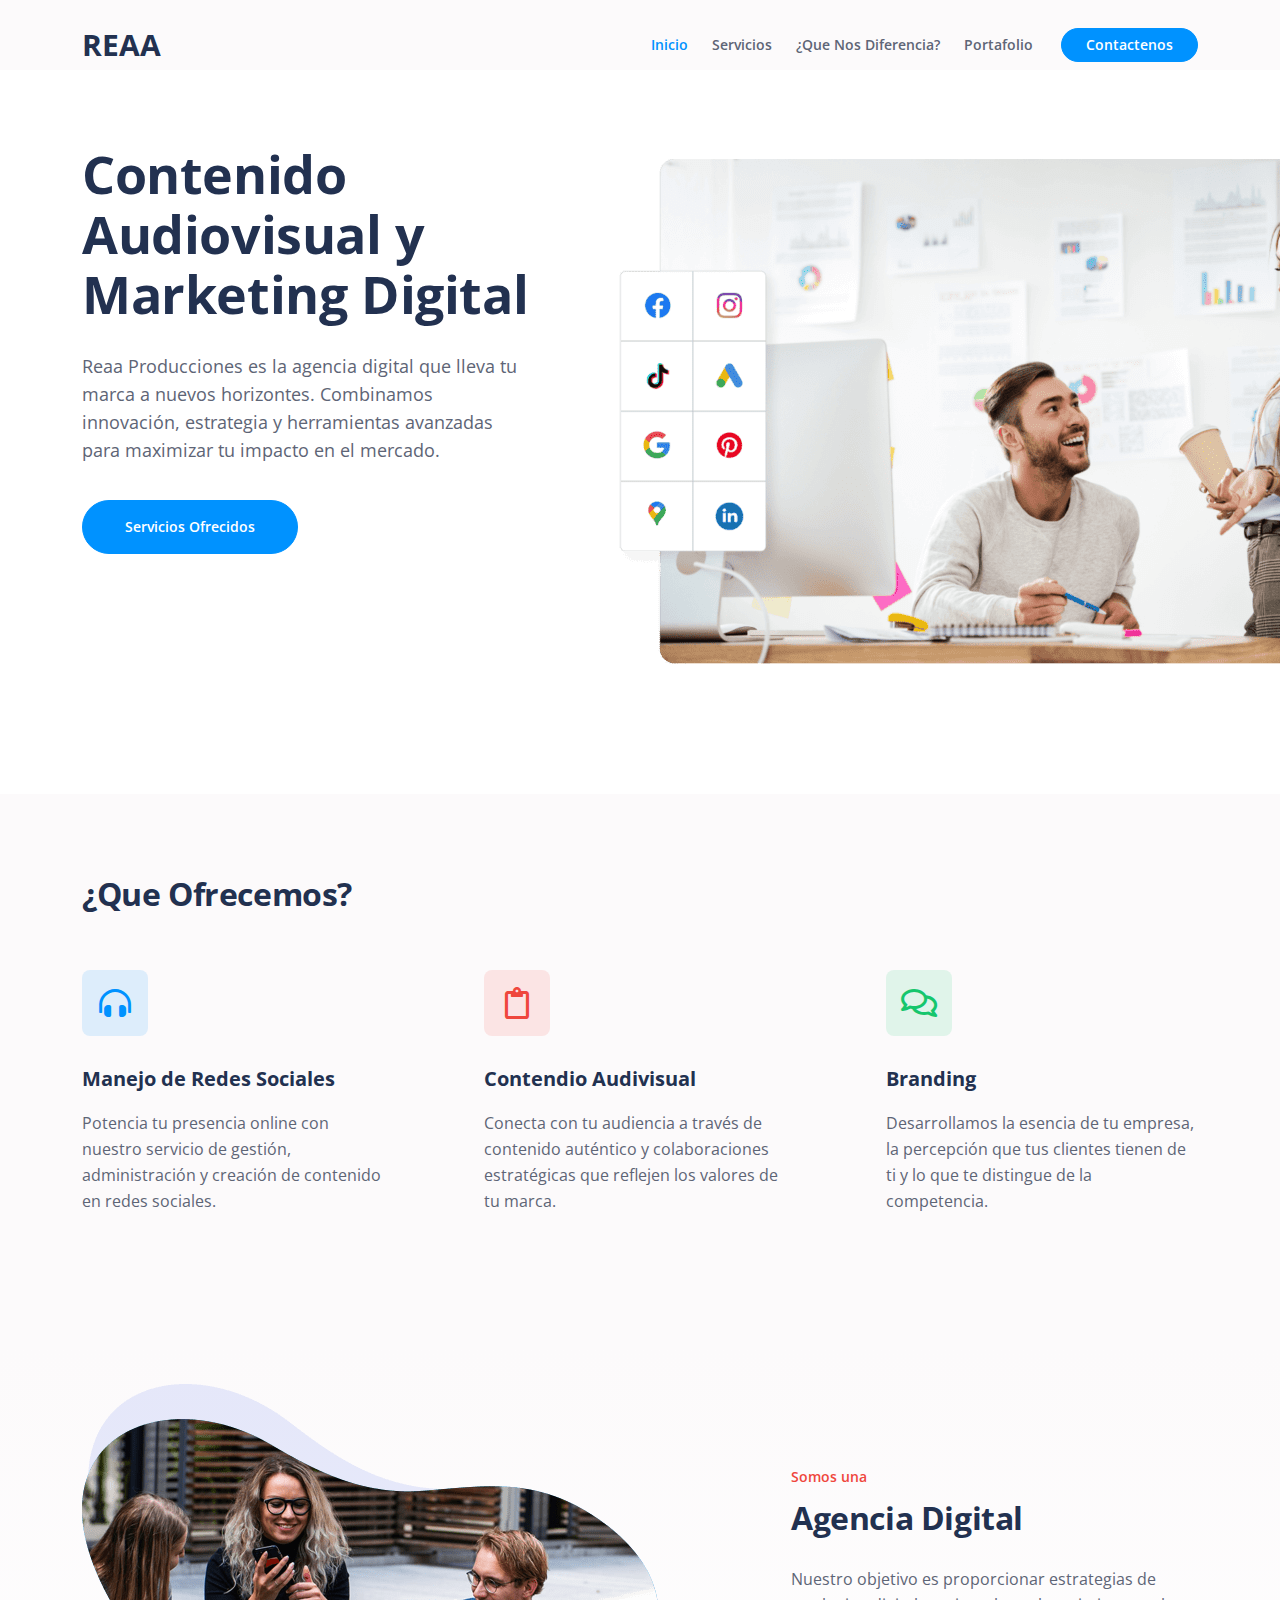
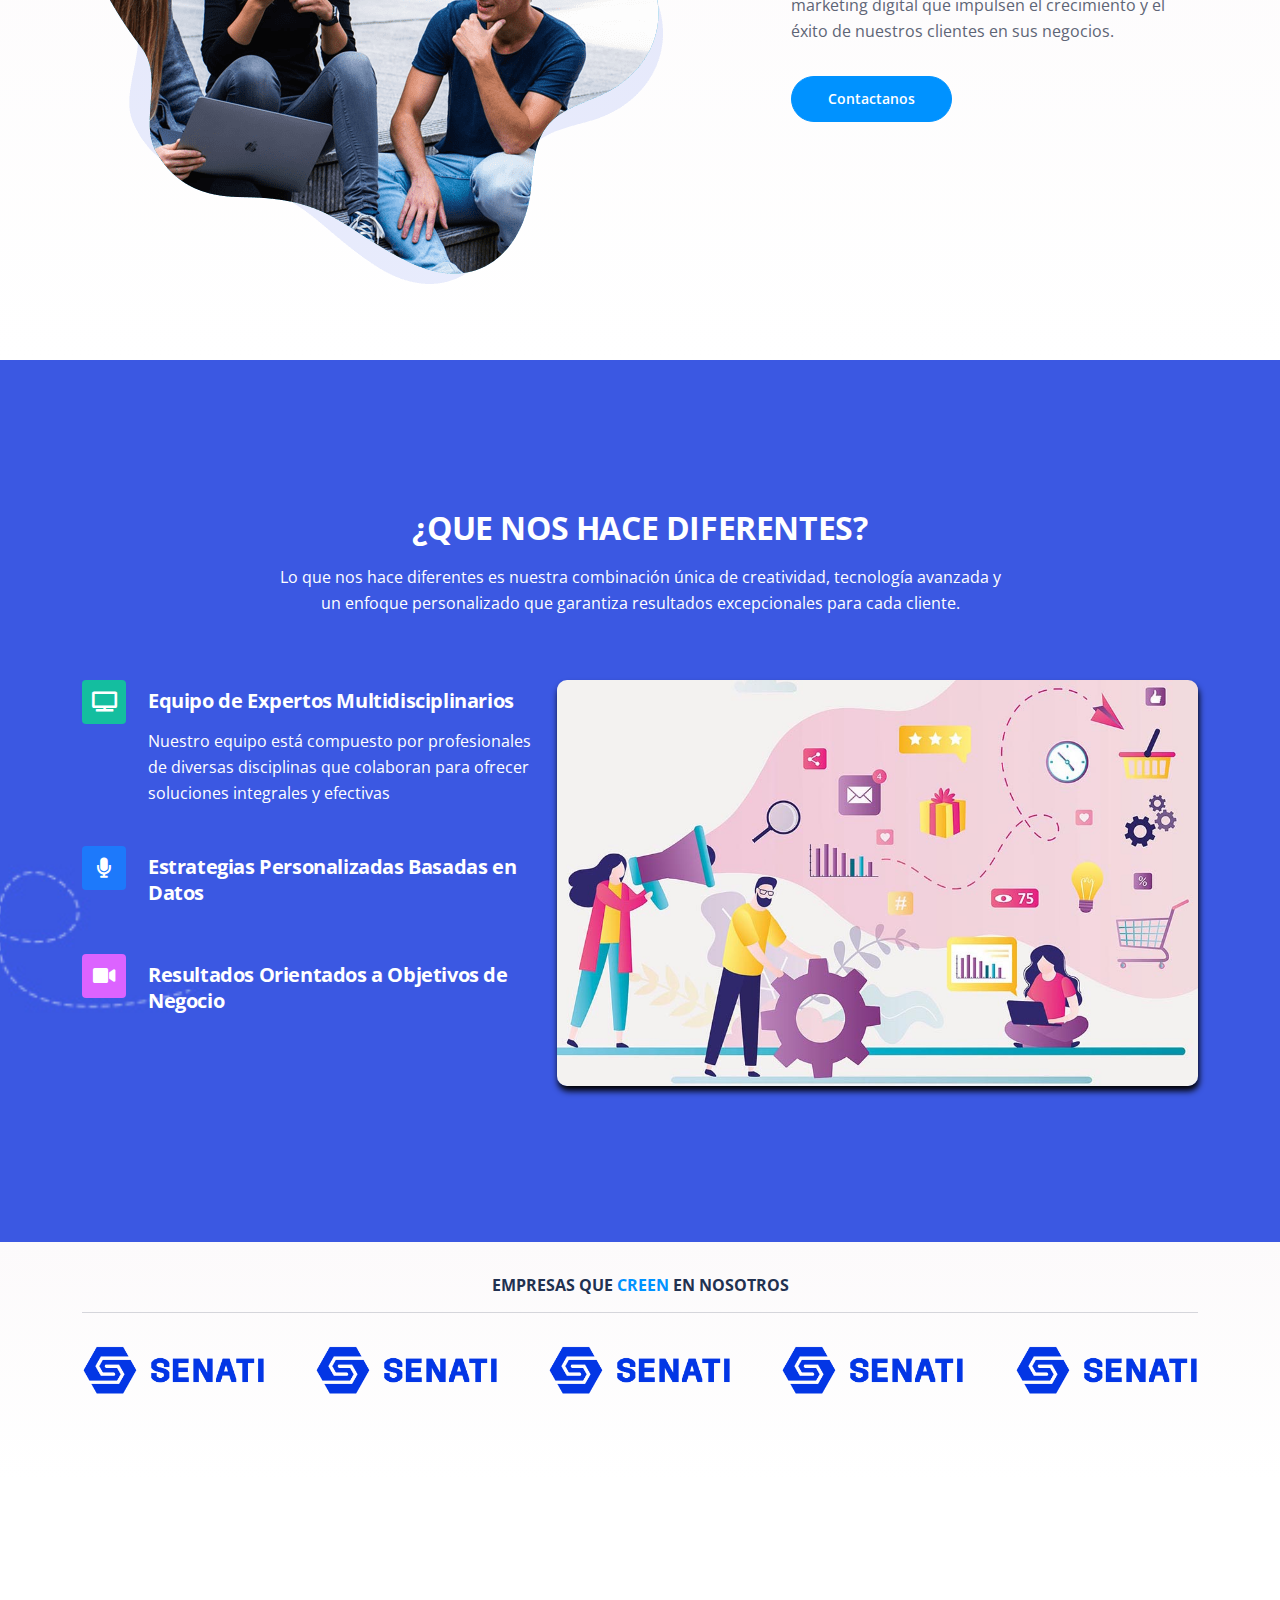
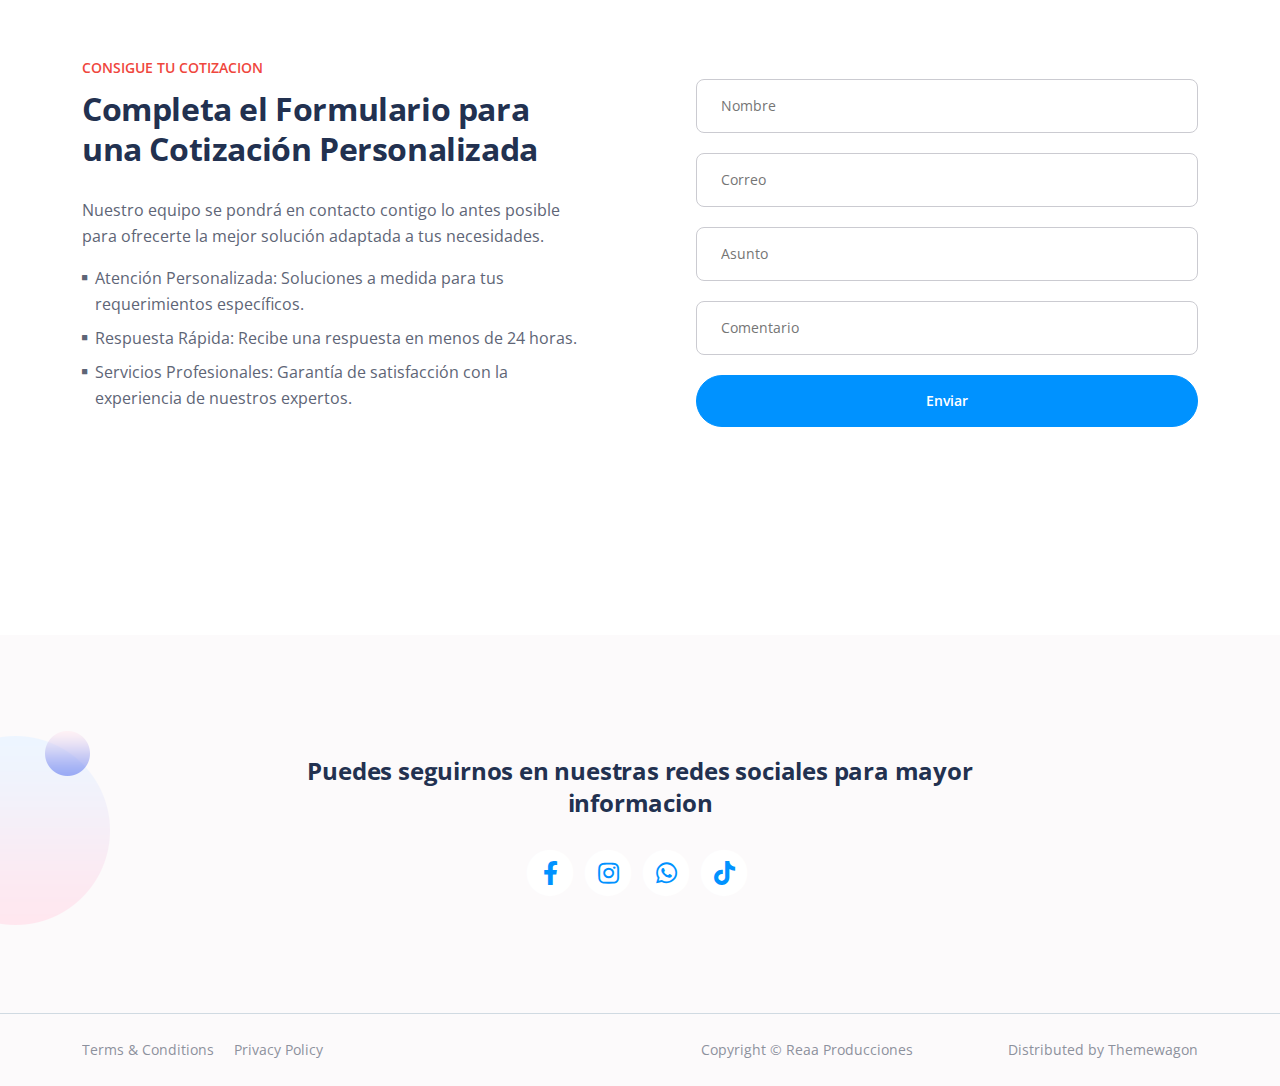
==== commit 1cf7236a: "commite" ====
--- a/index.html
+++ b/index.html
@@ -38,7 +38,7 @@
             <!-- Image Logo -->
             <!--<a class="navbar-brand logo-image" href="index.html"><img src="#" alt="alternative"></a> -->
 
-            <!-- Text Logo - Use this if you don't have a graphic logo -->
+            <!-- Text -->
             <a class="navbar-brand logo-text" href="index.html">REAA</a>
 
             <button class="navbar-toggler p-0 border-0" type="button" id="navbarSideCollapse"
--- a/css/styles.css
+++ b/css/styles.css
@@ -481,13 +481,13 @@
 .header .image-container {
 	margin-top: 5rem;
 }
-
+/*
 .gradient-bg{
-	/*
+	
 	background: rgb(2,0,36);
 	background: linear-gradient(90deg, rgba(2,0,36,1) 0%, rgba(86,7,200,1) 35%, rgba(1,27,161,1) 100%); 
-	*/
-}
+	
+}*/
 /********************/
 /*     Services     */
 /********************/
@@ -1487,17 +1487,30 @@
 
 .marker{
 	position: fixed;
-	
 	left: 10px;
 	bottom: 70px;
 
 
 }
 
-
+.marker {
+	transition: transform 0.3s ease-in-out; /* Duración y suavidad */
+	transform-origin: center; /* Centro como punto de referencia */
+}
+
+.marker:hover {
+	transform: scale(1.2); /* Escala al 120% */
+}
 .img-diferenc{
-	margin-left: 40px;
+	
 	border-radius: 10px;
 	box-shadow: 1px 5px 6px black;
 }
 
+
+@media (max-width:900px){
+	
+	.marker{
+		display: none;
+	}
+}